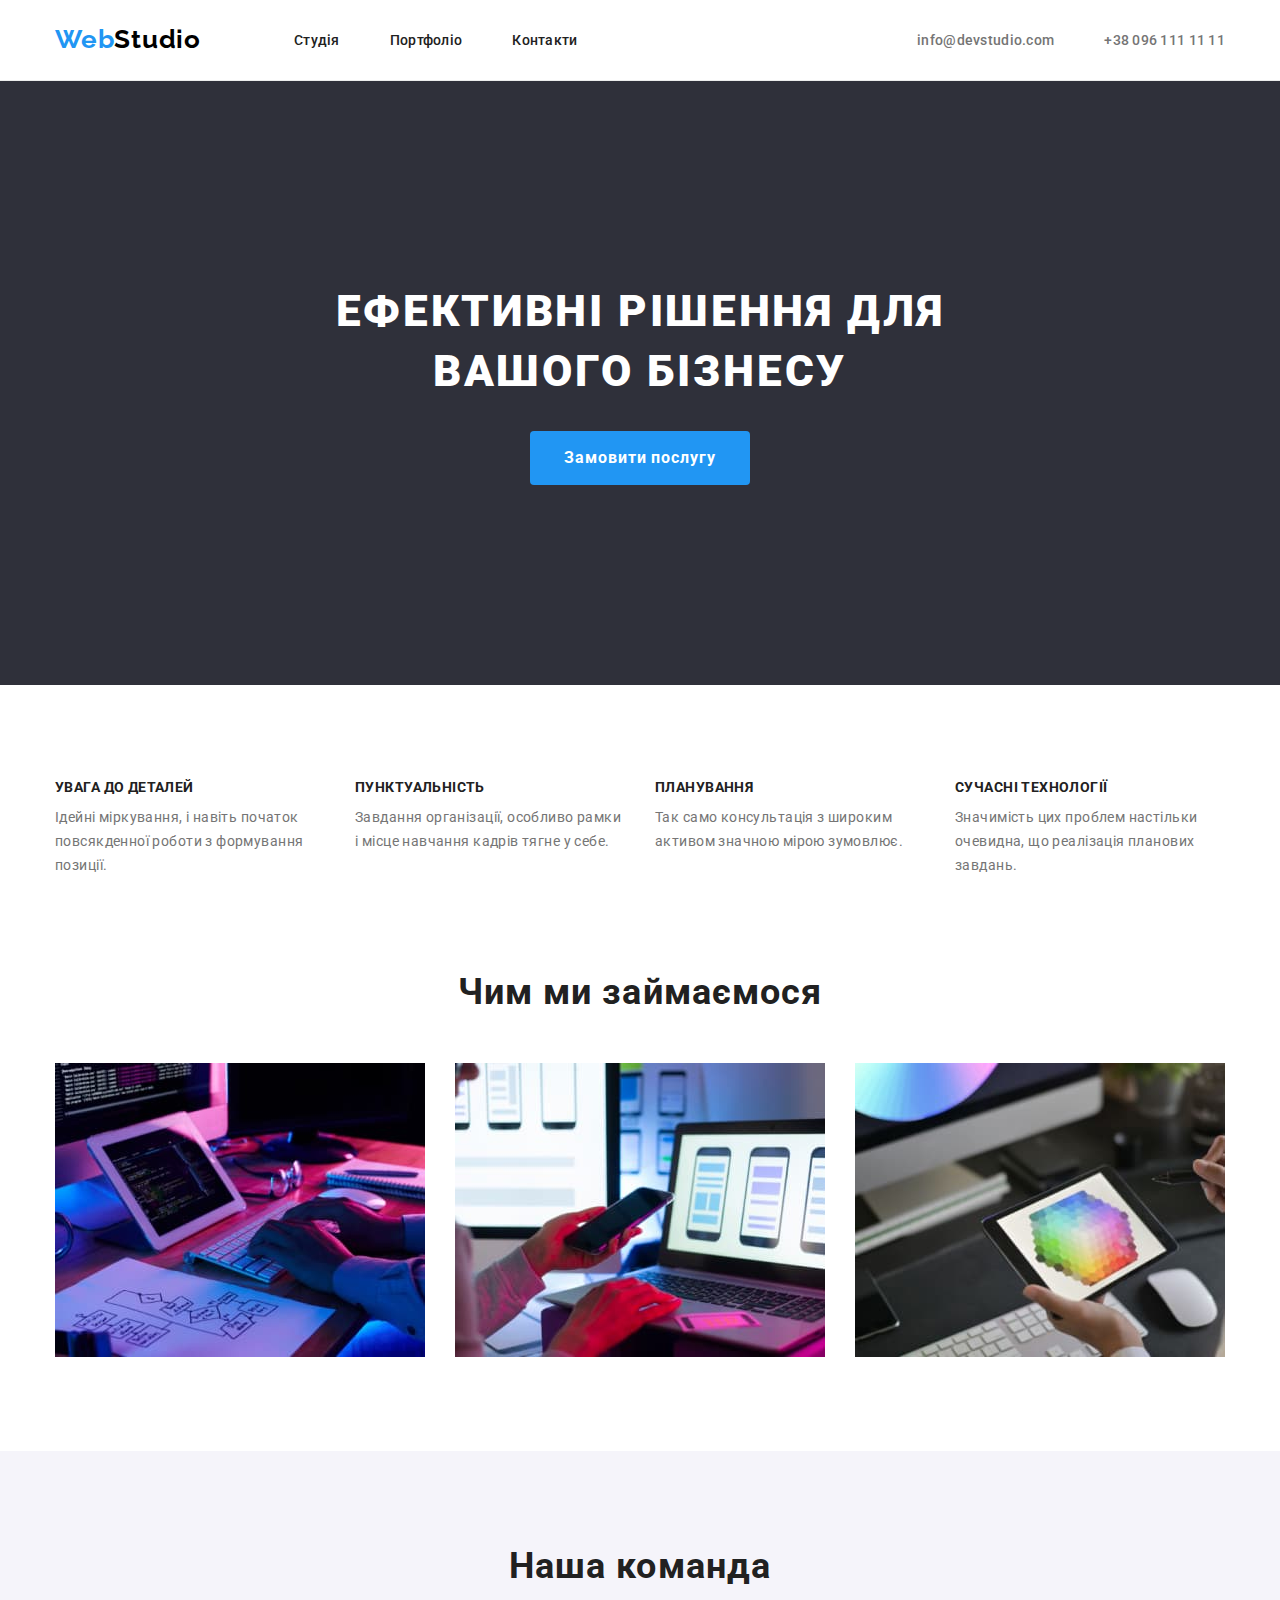
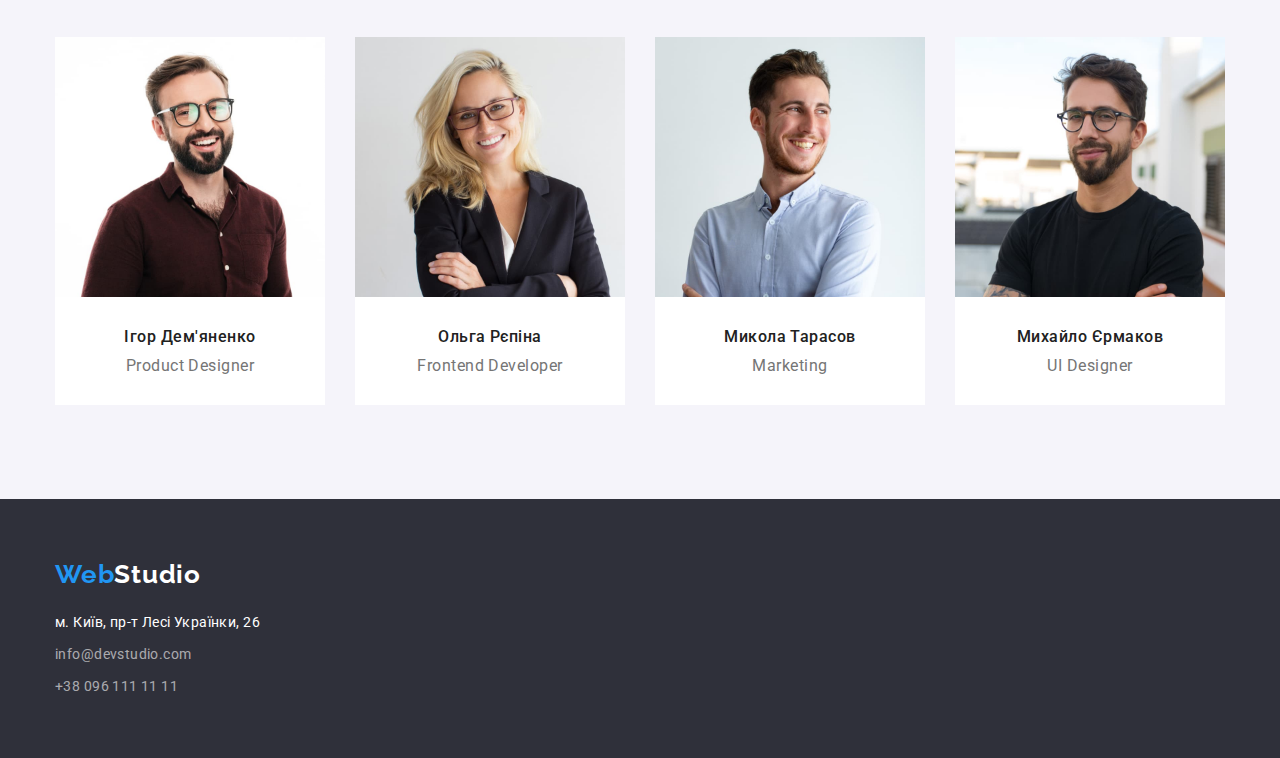
==== index.html @ 76a3955d "start" ====
<!DOCTYPE html>
<html lang="uk">
  <head>
    <meta charset="UTF-8" />
    <meta http-equiv="X-UA-Compatible" content="IE=edge" />
    <meta name="viewport" content="width=device-width, initial-scale=1.0" />
    <title>Webstudio</title>
    <link
      rel="stylesheet"
      href="https://cdnjs.cloudflare.com/ajax/libs/modern-normalize/1.1.0/modern-normalize.css"
    />
    <link rel="preconnect" href="https://fonts.googleapis.com" />
    <link rel="preconnect" href="https://fonts.gstatic.com" crossorigin />
    <link
      href="https://fonts.googleapis.com/css2?family=Raleway:wght@700&family=Roboto:wght@400;500;700;900&display=swap"
      rel="stylesheet"
    />
    <link rel="stylesheet" href="./css/style.css" />
  </head>
  <body>
    <!-- HEADER -->
    <header>
      <div class="container">
        <a class="logo link" href="./index.html"
          >Web<span class="color-header">Studio</span></a
        >
        <nav class="header-nav">
          <ul class="list-item list">
            <li class="item">
              <a class="header-list-item link accent" href="./index.html"
                >Студія</a
              >
            </li>
            <li class="item">
              <a class="header-list-item link" href="./portfolio.html"
                >Портфоліо</a
              >
            </li>
            <li class="item">
              <a class="header-list-item link" href="#">Контакти</a>
            </li>
          </ul>
        </nav>
        <ul class="list-contact list">
          <li class="item">
            <a class="header-mail link" href="mailto:info@devstudio.com"
              >info@devstudio.com</a
            >
          </li>
          <li class="item">
            <a class="header-tel link" href="tel:+380961111111"
              >+38 096 111 11 11</a
            >
          </li>
        </ul>
      </div>
    </header>
    <main>
      <!-- START -->
      <section class="start">
        <div class="container">
          <h1 class="start-title">Ефективні рішення для вашого бізнесу</h1>
          <button class="start-button button" type="button">
            Замовити послугу
          </button>
        </div>
      </section>
      <!-- FEATURES -->
      <section class="features">
        <div class="container">
          <h2 class="visually-hidden">Features</h2>

          <ul class="list">
            <li class="text">
              <h3 class="feature-titles">УВАГА ДО ДЕТАЛЕЙ</h3>
              <p class="fearture-after-title">
                Ідейні міркування, і навіть початок повсякденної роботи з
                формування позиції.
              </p>
            </li>

            <li class="text">
              <h3 class="feature-titles">ПУНКТУАЛЬНІСТЬ</h3>
              <p class="fearture-after-title">
                Завдання організації, особливо рамки і місце навчання кадрів
                тягне у себе.
              </p>
            </li>

            <li class="text">
              <h3 class="feature-titles">ПЛАНУВАННЯ</h3>
              <p class="fearture-after-title">
                Так само консультація з широким активом значною мірою зумовлює.
              </p>
            </li>

            <li class="text">
              <h3 class="feature-titles">СУЧАСНІ ТЕХНОЛОГІЇ</h3>
              <p class="fearture-after-title">
                Значимість цих проблем настільки очевидна, що реалізація
                планових завдань.
              </p>
            </li>
          </ul>
        </div>
      </section>
      <!-- ABOUT -->
      <section class="about">
        <div class="container">
          <h2 class="about-title">Чим ми займаємося</h2>
          <ul class="list">
            <li class="about-img">
              <img
                src="./images/squoosh/boxone.jpg"
                alt="Робота1"
                width="370"
              />
            </li>
            <li class="about-img">
              <img
                src="./images/squoosh/boxtwo.jpg"
                alt="Робота2"
                width="370"
              />
            </li>
            <li class="about-img">
              <img
                src="./images/squoosh/boxthree.jpg"
                alt="Робота3"
                width="370"
              />
            </li>
          </ul>
        </div>
      </section>
      <!-- TEAM -->
      <section class="team">
        <div class="container">
          <h2 class="team-main-title">Наша команда</h2>
          <ul class="list">
            <li class="team-iteam">
              <img
                src="./images/squoosh/igor.jpg"
                alt="Product Designer"
                width="270"
              />
              <div class="team-text">
                <h3 class="team-title">Ігор Дем'яненко</h3>
                <p class="after-title">Product Designer</p>
              </div>
            </li>
            <li class="team-iteam">
              <img
                src="./images/squoosh/olga.jpg"
                alt="Frontend Developer"
                width="270"
              />
              <div class="team-text">
                <h3 class="team-title">Ольга Рєпіна</h3>
                <p class="after-title">Frontend Developer</p>
              </div>
            </li>
            <li class="team-iteam">
              <img
                src="./images/squoosh/kolia.jpg"
                alt="Marketing"
                width="270"
              />
              <div class="team-text">
                <h3 class="team-title">Микола Тарасов</h3>
                <p class="after-title">Marketing</p>
              </div>
            </li>
            <li class="team-iteam">
              <img
                src="./images/squoosh/misha.jpg"
                alt="UI Designer"
                width="270"
              />
              <div class="team-text">
                <h3 class="team-title">Михайло Єрмаков</h3>
                <p class="after-title">UI Designer</p>
              </div>
            </li>
          </ul>
        </div>
      </section>
    </main>
    <!-- FOOTER -->
    <footer>
      <div class="container">
        <a class="logo link" href="/"
          >Web<span class="color-footer">Studio</span></a
        >
        <address class="address">
          <ul class="list">
            <li class="items">
              <a
                class="footer-address link footer-color"
                href="https://goo.gl/maps/bSSHPCnqy66o2TcW6"
                target="_blank"
                rel="noopenner nofollow noreferrer"
                >м. Київ, пр-т Лесі Українки, 26</a
              >
            </li>
            <li class="items">
              <a
                class="footer-mail link footer-color"
                href="mailto:info@devstudio.com"
                >info@devstudio.com</a
              >
            </li>
            <li class="items">
              <a class="footer-tel link footer-color" href="tel:+380961111111"
                >+38 096 111 11 11</a
              >
            </li>
          </ul>
        </address>
      </div>
    </footer>
  </body>
</html>
---- css/style.css ----
/*General styles*/
:root {
  --main-color: #212121;
  --second-color: #757575;
  --accent-color: #2196f3;
  --third-color: #ffffff;
  --contact-color: rgba(255, 255, 255, 0.6);
  --black-color: #000000;
  --accent-btn-color: #188ce8;
  --footer-color: #2f303a;
  --background-color: #f5f4fa;
}
body {
  font-family: "Roboto", "Raleway", "Tahoma", san-serif;
  background-color: var(--third-color);
  color: var(--main-color);
  font-size: 14px;
}
h1,
h2,
h3,
p,
ul {
  margin: 0;
  padding: 0;
}
.container {
  width: 1200px;
  margin-left: auto;
  margin-right: auto;
  padding-left: 15px;
  padding-right: 15px;
}
.link {
  text-decoration: none;
}
.list {
  list-style: none;
}
.logo {
  font-family: "Raleway", sans-serif;
  font-weight: 700;
  font-size: 26px;
  line-height: calc(31 / 26);
  letter-spacing: 0.03em;
  color: var(--accent-color);
}
.color-header {
  color: var(--black-color);
}
.color-footer {
  color: var(--third-color);
}
.button {
  display: inline-block;
  border-color: transparent;

  cursor: pointer;
  font-family: inherit;
}
.visually-hidden {
  position: absolute;
  width: 1px;
  height: 1px;
  margin: -1px;
  border: 0;
  padding: 0;
  white-space: nowrap;
  clip-path: inset(100%);
  clip: rect(0 0 0 0);
  overflow: hidden;
}
img {
  display: block;
  width: 100%;
  height: auto;
}
/*Header styles*/

header {
  border-bottom: 1px solid #ececec;
}

header .container {
  display: flex;
  align-items: center;
}
.list-item {
  display: flex;
  padding-top: 32px;
  padding-bottom: 32px;
}

.list-contact {
  display: flex;
  margin-left: auto;
}
.header-list-item {
  font-weight: 500;
  line-height: calc(16 / 14);
  letter-spacing: 0.02em;
  font-family: inherit;
  color: inherit;
}
.list-item .item:not(:last-child) {
  margin-right: 50px;
}

.header-list-item:hover,
.header-list-item:focus {
  color: var(--accent-color);
}
header .logo {
  margin-right: 93px;
  padding-top: 24px;
  padding-bottom: 25px;
}

.list-contact .item:not(:last-child) {
  margin-right: 50px;
}
.header-mail {
  font-weight: 500;
  line-height: calc(16 / 14);
  letter-spacing: 0.02em;
  color: var(--second-color);
}
.header-mail:hover,
.header-mail:focus {
  color: var(--accent-color);
}
.header-tel {
  font-weight: 500;
  line-height: calc(16 / 14);
  letter-spacing: 0.02em;
  color: var(--second-color);
}
.header-tel:hover,
.header-tel:focus {
  color: var(--accent-color);
}
.accent:visited {
  color: var(--accent-color);
}

/*Start styles*/
.start {
  padding-top: 200px;
  padding-bottom: 200px;
  text-align: center;
  background-color: var(--footer-color);
}
.start-title {
  max-width: 696px;
  margin: 0 auto 30px;

  font-weight: 900;
  font-size: 44px;
  line-height: calc(60 / 44);
  letter-spacing: 0.06em;
  text-transform: uppercase;
  color: var(--third-color);
}
.start-button {
  margin: 0 auto;
  padding: 10px 32px;

  font-weight: 700;
  font-size: 16px;
  line-height: calc(30 / 16);
  display: flex;
  align-items: center;
  text-align: center;
  letter-spacing: 0.06em;
  color: var(--third-color);
  background: var(--accent-color);
  border-radius: 4px;
}
.start-button:hover,
.start-button:focus {
  background-color: var(--accent-btn-color);
}

/*Feature styles*/
.features .container {
  display: flex;
}
.features {
  padding-top: 94px;
  padding-bottom: 94px;
}
.features .list {
  display: flex;
  flex-wrap: wrap;
  gap: 30px;
}
.list .text {
  flex-basis: calc((100% - 90px) / 4);
}

.feature-titles {
  margin-bottom: 10px;
  font-size: 14px;
  line-height: calc(16 / 14);
  letter-spacing: 0.03em;
  text-transform: uppercase;
}
.fearture-after-title {
  line-height: calc(24 / 14);
  letter-spacing: 0.03em;
  color: var(--second-color);
}

/*About styles*/
.about {
  padding-bottom: 94px;
}
.about-title {
  margin-bottom: 50px;
  font-size: 36px;
  line-height: calc(42 / 36);
  text-align: center;
  letter-spacing: 0.03em;
}
.about .list {
  display: flex;
  gap: 30px;
}

.about .list .about-img {
  flex-basis: calc((100%-60px) / 3);
}

/* Team styles*/
.team {
  padding-top: 94px;
  padding-bottom: 94px;
  background-color: var(--background-color);
}
.team .list {
  display: flex;
  gap: 30px;
}
.team-text {
  padding-top: 30px;
  padding-bottom: 30px;
}
.team-iteam {
  flex-basis: calc((100%-90px) / 4);
  background-color: var(--third-color);
}
.team-main-title {
  margin-bottom: 50px;
  font-size: 36px;
  line-height: calc(42 / 36);
  text-align: center;
  letter-spacing: 0.03em;
}
.team-title {
  margin-bottom: 10px;

  font-weight: 500;
  font-size: 16px;
  line-height: calc(19 / 16);
  text-align: center;
  letter-spacing: 0.03em;
}
.after-title {
  font-size: 16px;
  line-height: calc(19 / 16);
  text-align: center;
  letter-spacing: 0.03em;
  color: var(--second-color);
}

/*Footer styles*/
footer {
  background-color: var(--footer-color);
  padding-top: 60px;
  padding-bottom: 60px;
}
footer .logo {
  display: inline-block;
  margin-bottom: 20px;
}
footer .list .items:not(:last-child) {
  margin-bottom: 8px;
}
.footer-address {
  display: inline-block;
  line-height: calc(24 / 14);
  letter-spacing: 0.03em;
  color: var(--third-color);
}
.footer-mail {
  line-height: calc(24 / 14);
  letter-spacing: 0.03em;
  color: var(--contact-color);
}
.footer-tel {
  display: inline-block;
  line-height: calc(24 / 14);
  letter-spacing: 0.03em;
  color: var(--contact-color);
}
.address {
  font-style: normal;
}
.footer-color:hover,
.footer-color:focus {
  color: var(--accent-color);
}

/*PORTFOLIO*/
.portfolio-button {
  padding-top: 94px;
  padding-bottom: 94px;
}
.portfolio-link {
  color: inherit;
  font-family: inherit;
}

.portfolio-list {
  display: flex;
  justify-content: center;
  margin: 0 auto 50px;
}
.portfolio-list .item {
  margin-right: 8px;
}
.portfolio-main-list {
  display: flex;
  flex-wrap: wrap;
  gap: 30px;
  box-sizing: content-box;
}
.main-items {
  background-color: #fff;
  border: 1px solid #eeeeee;
  flex-basis: calc(100% / 3 - 30px);
}
.portfolio-title {
  font-size: 18px;
  line-height: calc(18 / 14);
  letter-spacing: 0.06em;
}

.portfolio-after-title {
  font-size: 16px;
  line-height: calc(30 / 14);
  letter-spacing: 0.03em;
  color: var(--second-color);
}
.portfolio-text {
  padding: 20px 0 20px 24px;
}
.portfolio-btn {
  padding: 6px 22px;
  align-items: center;
  text-align: center;

  font-weight: 500;
  font-size: 16px;
  line-height: calc(26 / 16);
  border-radius: 4px;
}

.portfolio-btn:hover,
.portfolio-btn:focus {
  color: var(--third-color);
  background: var(--accent-color);
}
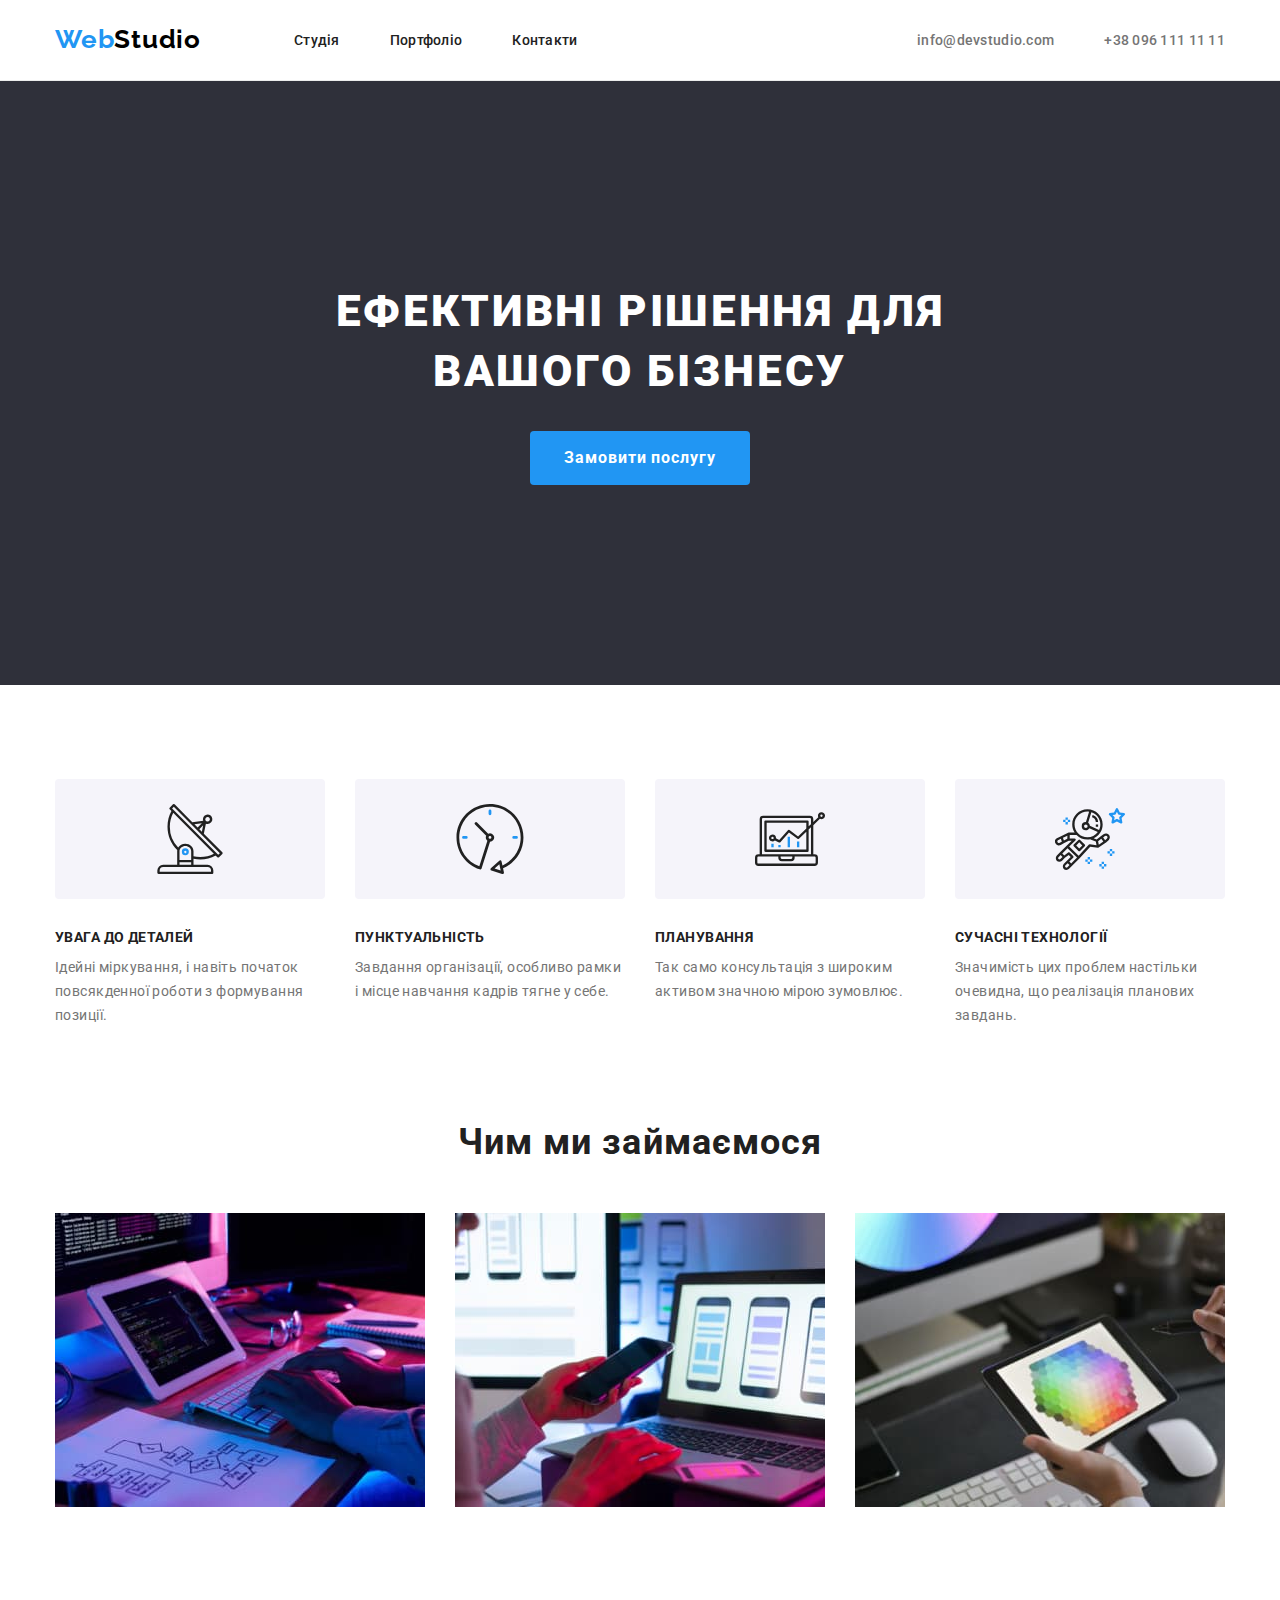
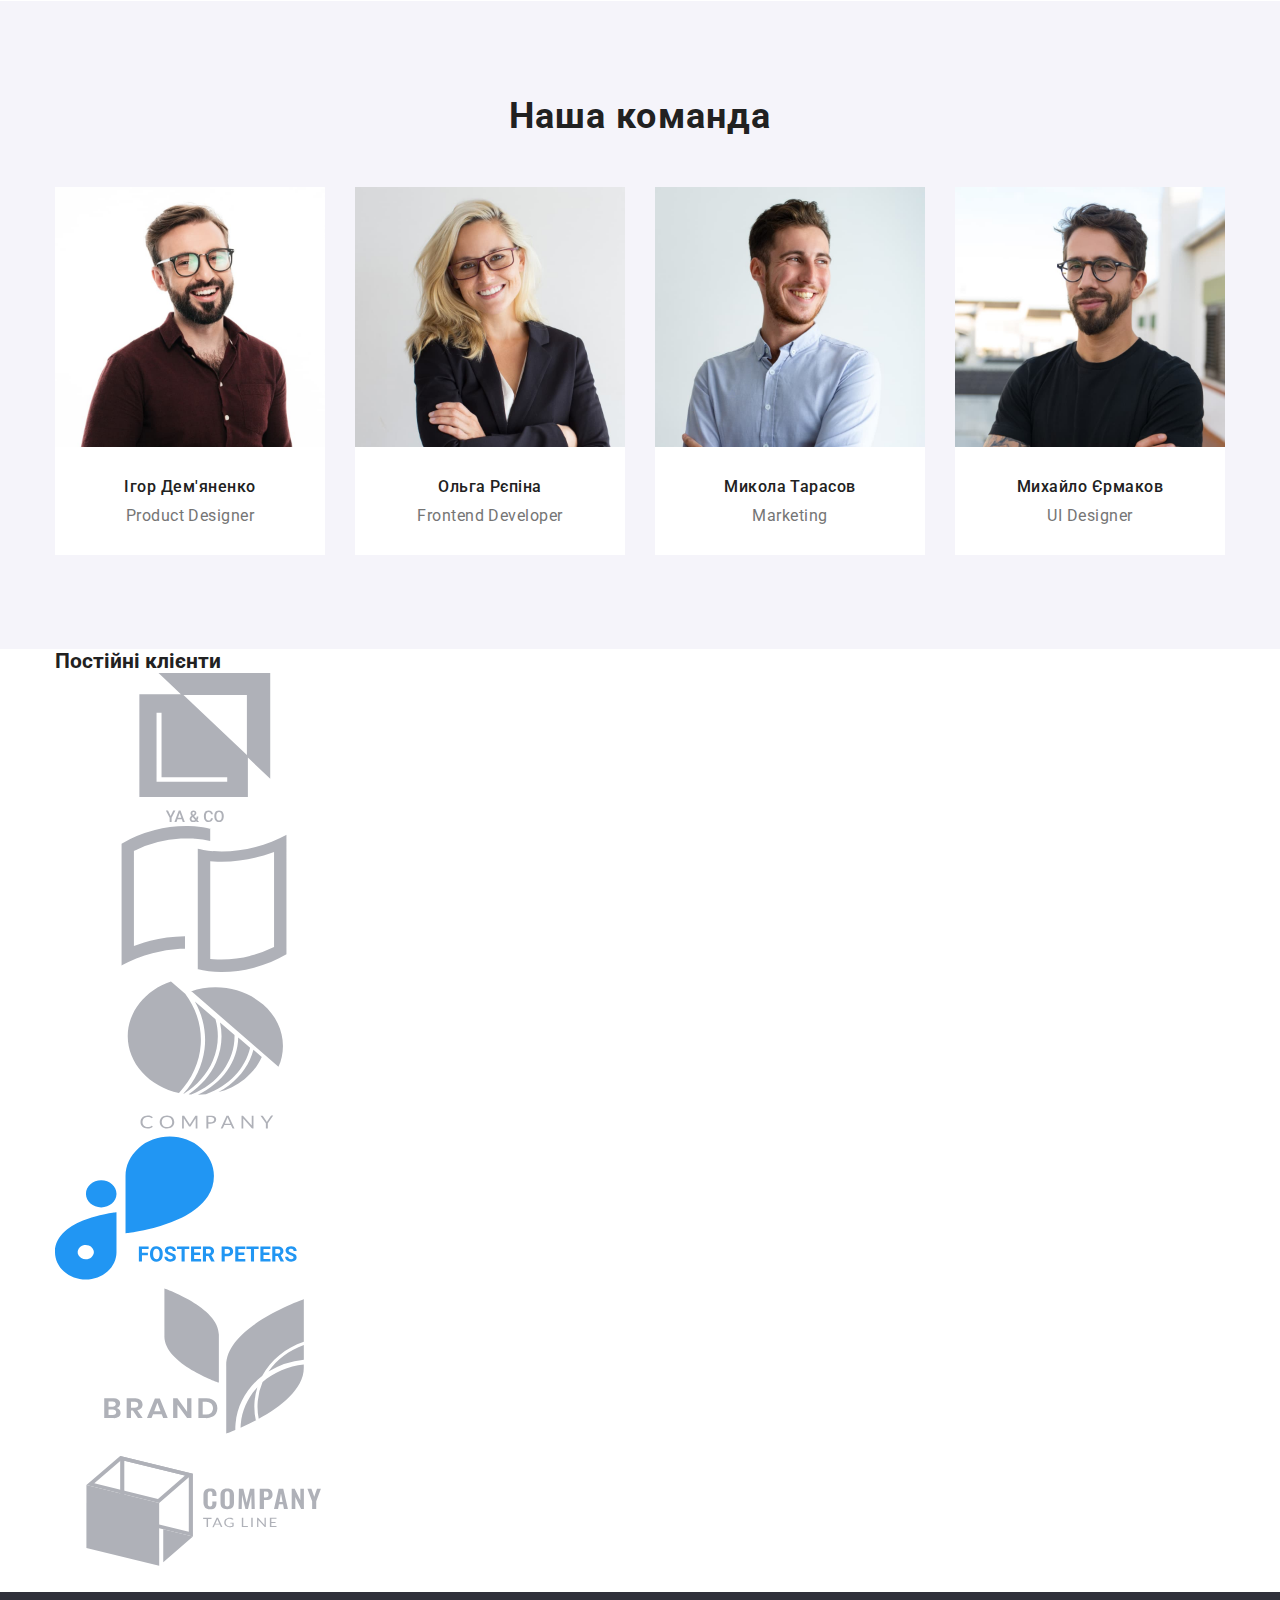
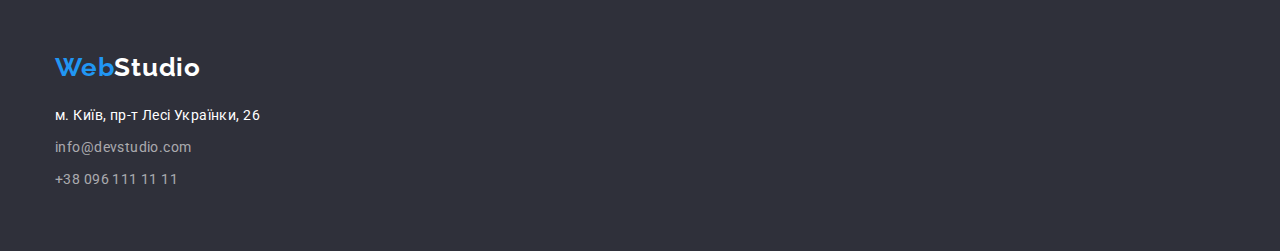
==== commit 5321b905: "2022-11-01" ====
--- a/index.html
+++ b/index.html
@@ -72,6 +72,12 @@
 
           <ul class="list">
             <li class="text">
+              <div class="icons-container">
+                <svg class="feature-icons">
+                  <use href="./images/icons/icons.svg#icon-antenna"></use>
+                </svg>
+              </div>
+
               <h3 class="feature-titles">УВАГА ДО ДЕТАЛЕЙ</h3>
               <p class="fearture-after-title">
                 Ідейні міркування, і навіть початок повсякденної роботи з
@@ -80,6 +86,11 @@
             </li>
 
             <li class="text">
+              <div class="icons-container">
+                <svg class="feature-icons">
+                  <use href="./images/icons/icons.svg#icon-clock"></use>
+                </svg>
+              </div>
               <h3 class="feature-titles">ПУНКТУАЛЬНІСТЬ</h3>
               <p class="fearture-after-title">
                 Завдання організації, особливо рамки і місце навчання кадрів
@@ -88,6 +99,11 @@
             </li>
 
             <li class="text">
+              <div class="icons-container">
+                <svg class="feature-icons">
+                  <use href="./images/icons/icons.svg#icon-diagram"></use>
+                </svg>
+              </div>
               <h3 class="feature-titles">ПЛАНУВАННЯ</h3>
               <p class="fearture-after-title">
                 Так само консультація з широким активом значною мірою зумовлює.
@@ -95,6 +111,11 @@
             </li>
 
             <li class="text">
+              <div class="icons-container">
+                <svg class="feature-icons">
+                  <use href="./images/icons/icons.svg#icon-astronaut"></use>
+                </svg>
+              </div>
               <h3 class="feature-titles">СУЧАСНІ ТЕХНОЛОГІЇ</h3>
               <p class="fearture-after-title">
                 Значимість цих проблем настільки очевидна, що реалізація
@@ -182,6 +203,46 @@
                 <p class="after-title">UI Designer</p>
               </div>
             </li>
+          </ul>
+        </div>
+      </section>
+      <!-- CLIENTS -->
+      <section class="clients">
+        <div class="container">
+          <h2 class="clients-title">Постійні клієнти</h2>
+          <ul class="list">
+            <li>
+              <a class="link" href="#"
+                ><svg>
+                  <use href="./images/icons/icons.svg#icon-yaco"></use>
+                </svg>
+              </a>
+            </li>
+            <li><a class="link" href="#"
+                ><svg>
+                  <use href="./images/icons/icons.svg#icon-union"></use>
+                </svg>
+              </a></a></li>
+            <li><a class="link" href="#"
+                ><svg>
+                  <use href="./images/icons/icons.svg#icon-company"></use>
+                </svg>
+              </a></li>
+            <li><a class="link" href="#"
+                ><svg>
+                  <use href="./images/icons/icons.svg#icon-foster"></use>
+                </svg>
+              </a></li>
+            <li><a class="link" href="#"
+                ><svg>
+                  <use href="./images/icons/icons.svg#icon-brand"></use>
+                </svg>
+              </a></li>
+            <li><a class="link" href="#"
+                ><svg>
+                  <use href="./images/icons/icons.svg#icon-tagline"></use>
+                </svg>
+              </a></li>
           </ul>
         </div>
       </section>
--- a/css/style.css
+++ b/css/style.css
@@ -197,6 +197,18 @@
 .list .text {
   flex-basis: calc((100% - 90px) / 4);
 }
+.icons-container {
+  padding: 25px 100px;
+  margin-bottom: 30px;
+  width: 270px;
+  height: 120px;
+  background: #f5f4fa;
+  border-radius: 4px;
+}
+.feature-icons {
+  width: 70px;
+  height: 70px;
+}
 
 .feature-titles {
   margin-bottom: 10px;
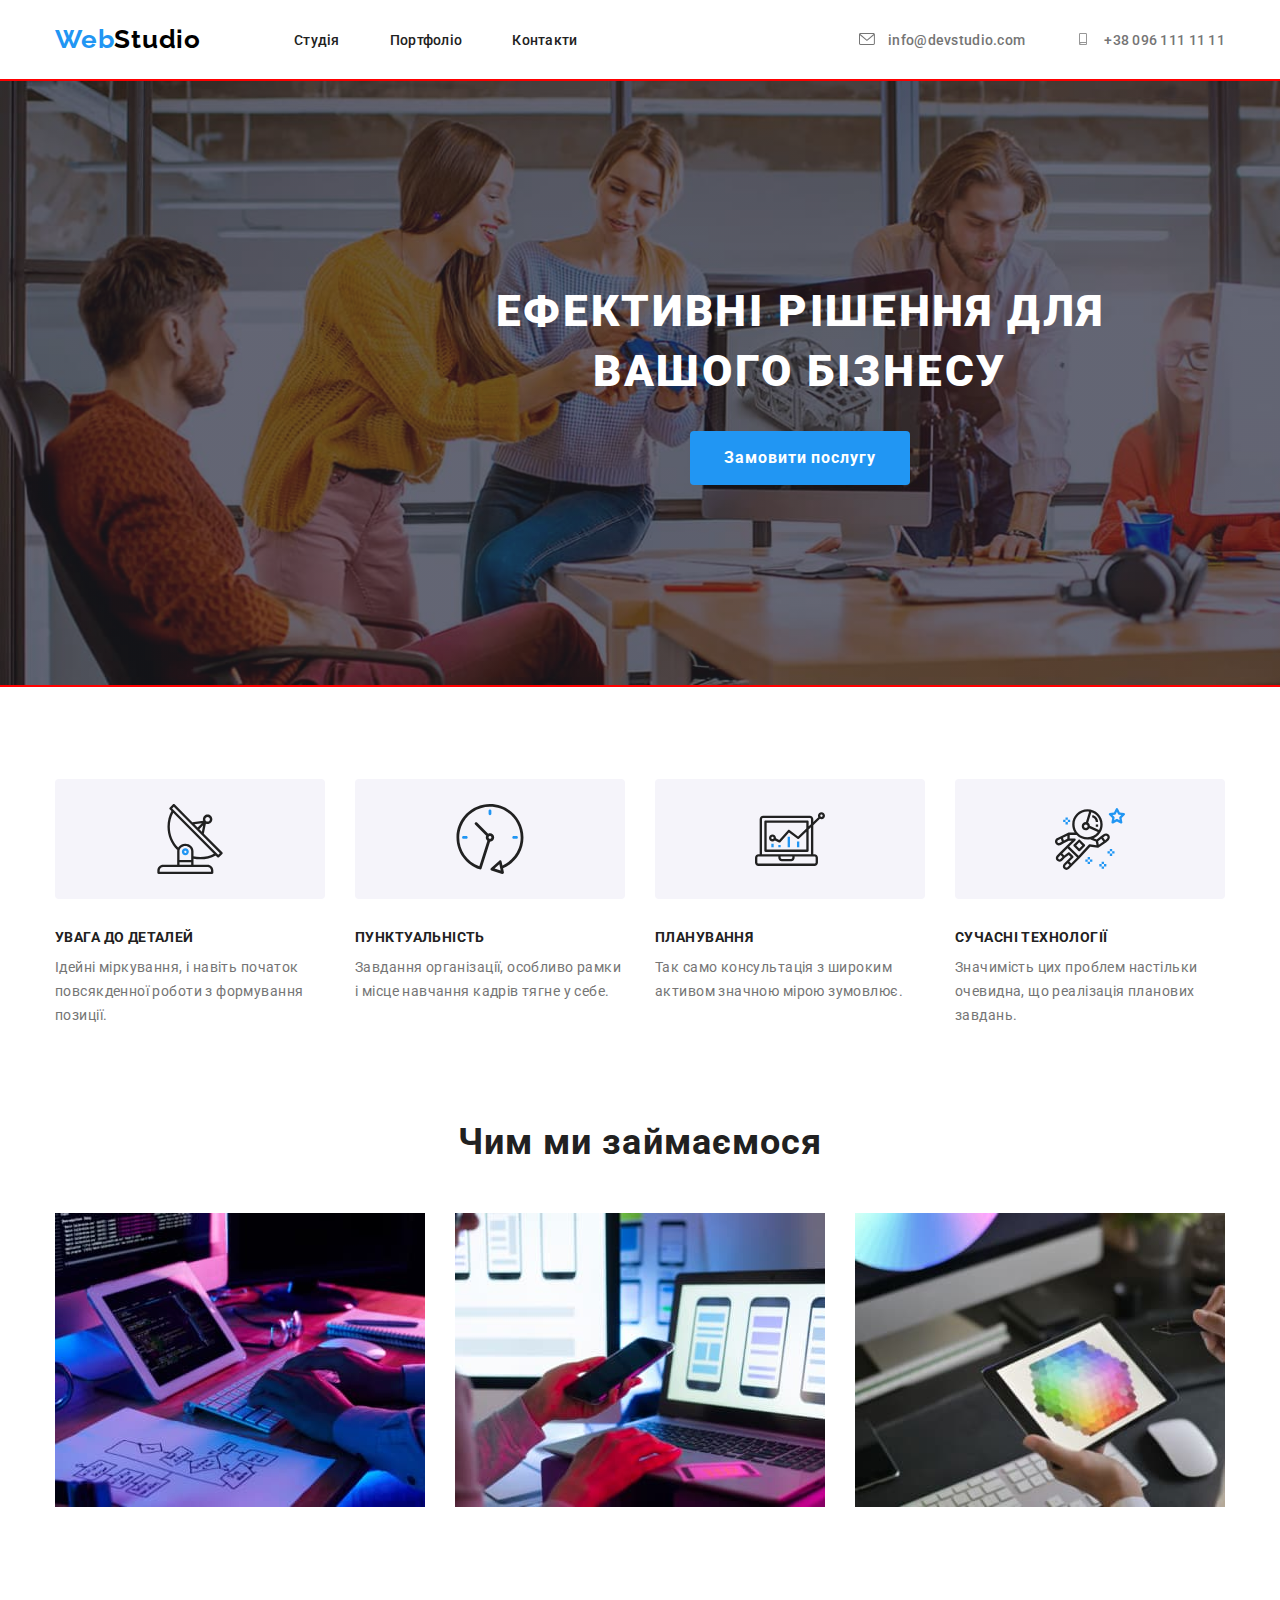
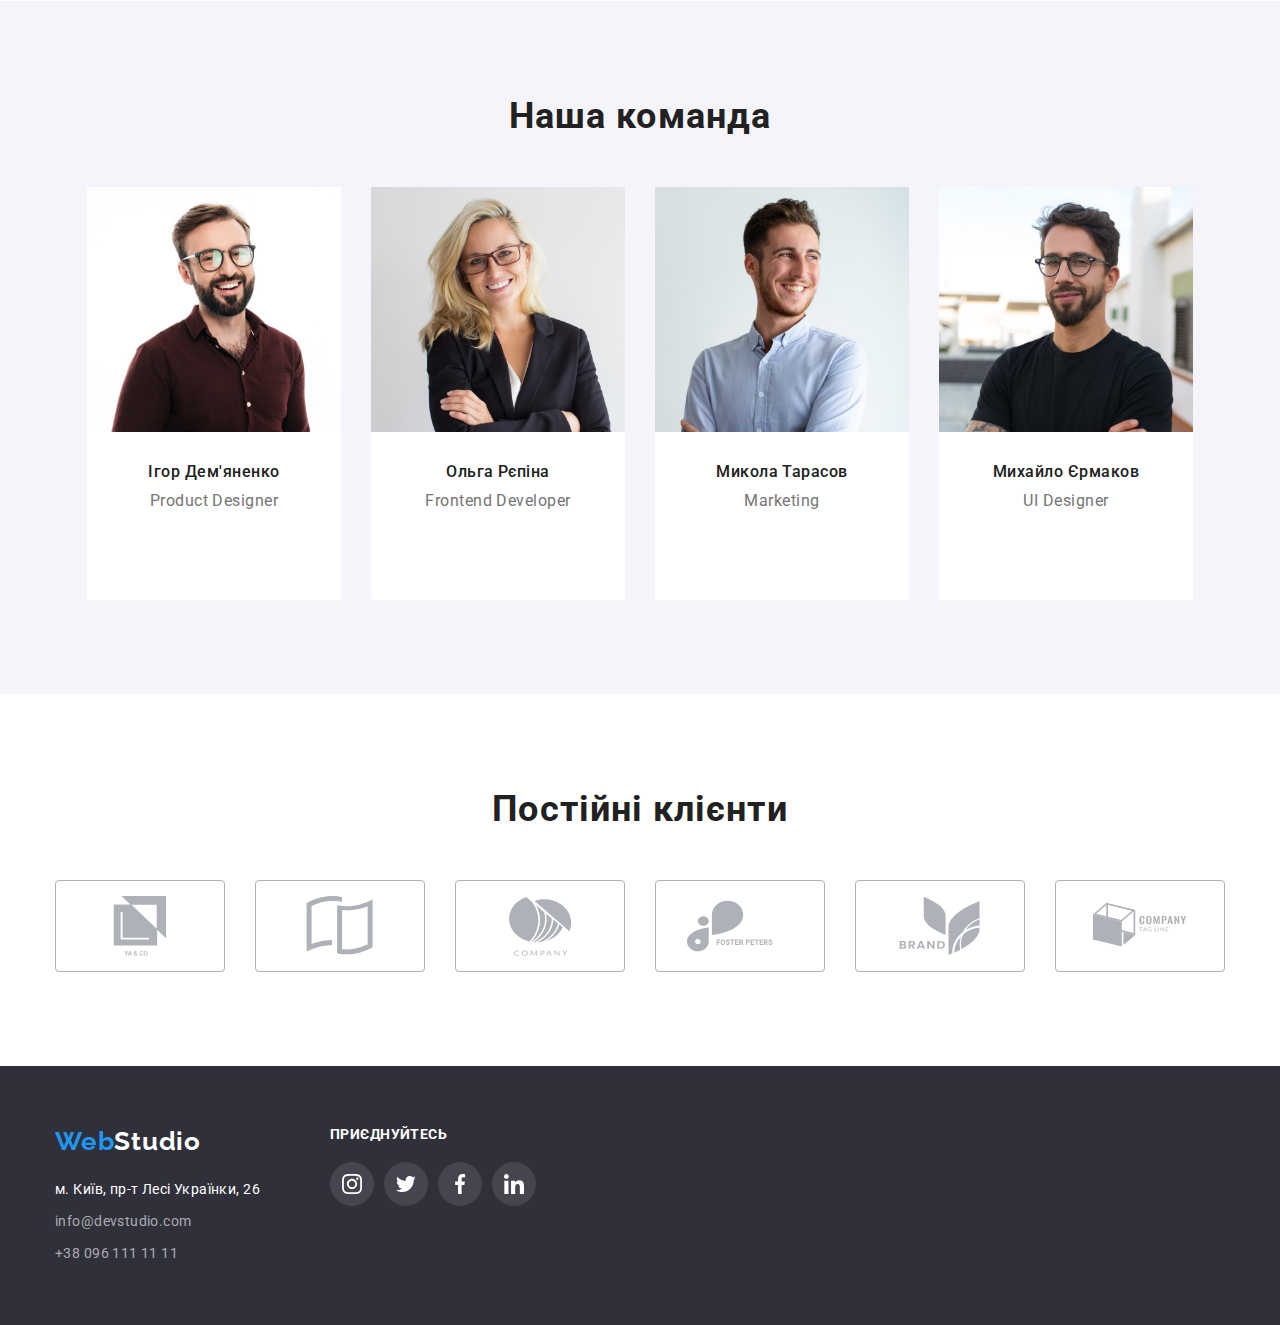
==== commit df11a796: "2022-11-04" ====
--- a/index.html
+++ b/index.html
@@ -43,11 +43,12 @@
         </nav>
         <ul class="list-contact list">
           <li class="item">
+            <span><svg width="16", height="12"><use href="../images/icons/icons.svg#icon-envelope"></use></svg></span>
             <a class="header-mail link" href="mailto:info@devstudio.com"
               >info@devstudio.com</a
             >
           </li>
-          <li class="item">
+          <li class="item"><span><svg width="16", height="12"><use href="../images/icons/icons.svg#icon-smartphone"></use></svg></span>
             <a class="header-tel link" href="tel:+380961111111"
               >+38 096 111 11 11</a
             >
@@ -73,7 +74,7 @@
           <ul class="list">
             <li class="text">
               <div class="icons-container">
-                <svg class="feature-icons">
+                <svg class="feature-icons" width="70" height="70">
                   <use href="./images/icons/icons.svg#icon-antenna"></use>
                 </svg>
               </div>
@@ -87,7 +88,7 @@
 
             <li class="text">
               <div class="icons-container">
-                <svg class="feature-icons">
+                <svg class="feature-icons" width="70" height="70">
                   <use href="./images/icons/icons.svg#icon-clock"></use>
                 </svg>
               </div>
@@ -100,7 +101,7 @@
 
             <li class="text">
               <div class="icons-container">
-                <svg class="feature-icons">
+                <svg class="feature-icons" width="70" height="70">
                   <use href="./images/icons/icons.svg#icon-diagram"></use>
                 </svg>
               </div>
@@ -112,7 +113,7 @@
 
             <li class="text">
               <div class="icons-container">
-                <svg class="feature-icons">
+                <svg class="feature-icons" width="70" height="70">
                   <use href="./images/icons/icons.svg#icon-astronaut"></use>
                 </svg>
               </div>
@@ -158,7 +159,7 @@
       <section class="team">
         <div class="container">
           <h2 class="team-main-title">Наша команда</h2>
-          <ul class="list">
+          <ul class="team-list list">
             <li class="team-iteam">
               <img
                 src="./images/squoosh/igor.jpg"
@@ -168,6 +169,28 @@
               <div class="team-text">
                 <h3 class="team-title">Ігор Дем'яненко</h3>
                 <p class="after-title">Product Designer</p>
+                <ul class="social-icons list">
+                <li class="social-item"><a class="social-link link" href="#">
+                  <svg class="icons-svg" width="20", height="20">
+<use href="/images/icons/icons.svg#icon-instagram"></use>
+                  </svg>
+                </a></li>
+                <li class="social-item"><a class="social-link link" href="#">
+                  <svg class="icons-svg" width="20", height="20">
+<use href="/images/icons/icons.svg#icon-twitter"></use>
+                  </svg>
+                </a></li>
+                <li class="social-item"><a class="social-link link" href="#">
+                  <svg class="icons-svg" width="20", height="20">
+<use href="/images/icons/icons.svg#icon-facebook"></use>
+                  </svg>
+                </a></li>
+                <li class="social-item"><a class="social-link link" href="#">
+                  <svg class="icons-svg" width="20", height="20">
+<use href="/images/icons/icons.svg#icon-linkedin"></use>
+                  </svg>
+                </a></li>
+              </ul>
               </div>
             </li>
             <li class="team-iteam">
@@ -179,6 +202,28 @@
               <div class="team-text">
                 <h3 class="team-title">Ольга Рєпіна</h3>
                 <p class="after-title">Frontend Developer</p>
+                <ul class="social-icons list">
+                <li class="social-item"><a class="social-link link" href="#">
+                  <svg class="icons-svg" width="20", height="20">
+<use href="/images/icons/icons.svg#icon-instagram"></use>
+                  </svg>
+                </a></li>
+                <li class="social-item"><a class="social-link link" href="#">
+                  <svg class="icons-svg" width="20", height="20">
+<use href="/images/icons/icons.svg#icon-twitter"></use>
+                  </svg>
+                </a></li>
+                <li class="social-item"><a class="social-link link" href="#">
+                  <svg class="icons-svg" width="20", height="20">
+<use href="/images/icons/icons.svg#icon-facebook"></use>
+                  </svg>
+                </a></li>
+                <li class="social-item"><a class="social-link link" href="#">
+                  <svg class="icons-svg" width="20", height="20">
+<use href="/images/icons/icons.svg#icon-linkedin"></use>
+                  </svg>
+                </a></li>
+              </ul>
               </div>
             </li>
             <li class="team-iteam">
@@ -190,6 +235,28 @@
               <div class="team-text">
                 <h3 class="team-title">Микола Тарасов</h3>
                 <p class="after-title">Marketing</p>
+                <ul class="social-icons list">
+                <li class="social-item"><a class="social-link link" href="#">
+                  <svg class="icons-svg" width="20", height="20">
+<use href="/images/icons/icons.svg#icon-instagram"></use>
+                  </svg>
+                </a></li>
+                <li class="social-item"><a class="social-link link" href="#">
+                  <svg class="icons-svg" width="20", height="20">
+<use href="/images/icons/icons.svg#icon-twitter"></use>
+                  </svg>
+                </a></li>
+                <li class="social-item"><a class="social-link link" href="#">
+                  <svg class="icons-svg" width="20", height="20">
+<use href="/images/icons/icons.svg#icon-facebook"></use>
+                  </svg>
+                </a></li>
+                <li class="social-item"><a class="social-link link" href="#">
+                  <svg class="icons-svg" width="20", height="20">
+<use href="/images/icons/icons.svg#icon-linkedin"></use>
+                  </svg>
+                </a></li>
+              </ul>
               </div>
             </li>
             <li class="team-iteam">
@@ -201,6 +268,28 @@
               <div class="team-text">
                 <h3 class="team-title">Михайло Єрмаков</h3>
                 <p class="after-title">UI Designer</p>
+                <ul class="social-icons list">
+                <li class="social-item"><a class="social-link link" href="#">
+                  <svg class="icons-svg" width="20", height="20">
+<use href="/images/icons/icons.svg#icon-instagram"></use>
+                  </svg>
+                </a></li>
+                <li class="social-item"><a class="social-link link" href="#">
+                  <svg class="icons-svg" width="20", height="20">
+<use href="/images/icons/icons.svg#icon-twitter"></use>
+                  </svg>
+                </a></li>
+                <li class="social-item"><a class="social-link link" href="#">
+                  <svg class="icons-svg" width="20", height="20">
+<use href="/images/icons/icons.svg#icon-facebook"></use>
+                  </svg>
+                </a></li>
+                <li class="social-item"><a class="social-link link" href="#">
+                  <svg class="icons-svg" width="20", height="20">
+<use href="/images/icons/icons.svg#icon-linkedin"></use>
+                  </svg>
+                </a></li>
+              </ul>
               </div>
             </li>
           </ul>
@@ -210,46 +299,50 @@
       <section class="clients">
         <div class="container">
           <h2 class="clients-title">Постійні клієнти</h2>
+          <nav class="clients-nav">
           <ul class="list">
-            <li>
-              <a class="link" href="#"
-                ><svg>
+            <li class="clients-items">
+              <a class="link-nav link" href="#"
+                ><svg class="clients-svg " width="106", height="60">
                   <use href="./images/icons/icons.svg#icon-yaco"></use>
                 </svg>
               </a>
             </li>
-            <li><a class="link" href="#"
-                ><svg>
+            <li class="clients-items"><a class="link-nav link" href="#"
+                ><svg class="clients-svg " width="106", height="60">
                   <use href="./images/icons/icons.svg#icon-union"></use>
                 </svg>
               </a></a></li>
-            <li><a class="link" href="#"
-                ><svg>
+            <li class="clients-items"><a class="link-nav link" href="#"
+                ><svg class="clients-svg " width="106", height="60">
                   <use href="./images/icons/icons.svg#icon-company"></use>
                 </svg>
               </a></li>
-            <li><a class="link" href="#"
-                ><svg>
+            <li class="clients-items"><a class="link-nav link" href="#"
+                ><svg class="clients-svg " width="106", height="60">
                   <use href="./images/icons/icons.svg#icon-foster"></use>
                 </svg>
               </a></li>
-            <li><a class="link" href="#"
-                ><svg>
+            <li class="clients-items"><a class="link-nav link" href="#"
+                ><svg class="clients-svg " width="106", height="60">
                   <use href="./images/icons/icons.svg#icon-brand"></use>
                 </svg>
               </a></li>
-            <li><a class="link" href="#"
-                ><svg>
+            <li class="clients-items"><a class="link-nav link" href="#"
+                ><svg class="clients-svg " width="106", height="60">
                   <use href="./images/icons/icons.svg#icon-tagline"></use>
                 </svg>
               </a></li>
           </ul>
+          </nav>
+
         </div>
       </section>
     </main>
     <!-- FOOTER -->
     <footer>
       <div class="container">
+<div class="footer-container">
         <a class="logo link" href="/"
           >Web<span class="color-footer">Studio</span></a
         >
@@ -278,7 +371,35 @@
             </li>
           </ul>
         </address>
+        </div>
+        <div class="footer-socials">
+                <h2 class="footer-title">приєднуйтесь</h3>
+                 <ul class="footer-icons list">
+                <li class="footer-item"><a class="footer-link link" href="#">
+                  <svg class="icons-svg" width="20", height="20">
+<use href="/images/icons/icons.svg#icon-instagram"></use>
+                  </svg>
+                </a></li>
+                <li class="footer-item"><a class="footer-link link" href="#">
+                  <svg class="icons-svg" width="20", height="20">
+<use href="/images/icons/icons.svg#icon-twitter"></use>
+                  </svg>
+                </a></li>
+                <li class="footer-item"><a class="footer-link link" href="#">
+                  <svg class="icons-svg" width="20", height="20">
+<use href="/images/icons/icons.svg#icon-facebook"></use>
+                  </svg>
+                </a></li>
+                <li class="footer-item"><a class="footer-link link" href="#">
+                  <svg class="icons-svg" width="20", height="20">
+<use href="/images/icons/icons.svg#icon-linkedin"></use>
+                  </svg>
+                </a></li>
+              </ul>
+              </div>
       </div>
+      
+      
     </footer>
   </body>
 </html>
--- a/css/style.css
+++ b/css/style.css
@@ -9,6 +9,7 @@
   --accent-btn-color: #188ce8;
   --footer-color: #2f303a;
   --background-color: #f5f4fa;
+  --icon-color: #afb1b8;
 }
 body {
   font-family: "Roboto", "Raleway", "Tahoma", san-serif;
@@ -129,6 +130,13 @@
 .header-mail:focus {
   color: var(--accent-color);
 }
+.header-mail::before {
+  display: inline-block;
+  text-align: center;
+  margin-right: 10px;
+  content: "";
+}
+
 .header-tel {
   font-weight: 500;
   line-height: calc(16 / 14);
@@ -139,6 +147,12 @@
 .header-tel:focus {
   color: var(--accent-color);
 }
+.header-tel::before {
+  display: inline-block;
+  text-align: center;
+  margin-right: 10px;
+  content: "";
+}
 .accent:visited {
   color: var(--accent-color);
 }
@@ -148,7 +162,16 @@
   padding-top: 200px;
   padding-bottom: 200px;
   text-align: center;
-  background-color: var(--footer-color);
+  background-color: #c4c4c4;
+  background-image: linear-gradient(
+      rgba(47, 48, 58, 0.4),
+      rgba(47, 48, 58, 0.4)
+    ),
+    url(../images/bg-image.jpg);
+  background-repeat: no-repeat;
+  background-size: cover;
+  outline: 2px solid red;
+  width: 1600px;
 }
 .start-title {
   max-width: 696px;
@@ -205,10 +228,6 @@
   background: #f5f4fa;
   border-radius: 4px;
 }
-.feature-icons {
-  width: 70px;
-  height: 70px;
-}
 
 .feature-titles {
   margin-bottom: 10px;
@@ -249,9 +268,10 @@
   padding-bottom: 94px;
   background-color: var(--background-color);
 }
-.team .list {
+.team-list {
   display: flex;
   gap: 30px;
+  padding: 0 32px;
 }
 .team-text {
   padding-top: 30px;
@@ -278,19 +298,100 @@
   letter-spacing: 0.03em;
 }
 .after-title {
+  margin-bottom: 16px;
   font-size: 16px;
   line-height: calc(19 / 16);
   text-align: center;
   letter-spacing: 0.03em;
   color: var(--second-color);
 }
+.social-icons {
+  display: flex;
+  justify-content: center;
+}
+
+.social-item {
+  width: 44px;
+  height: 44px;
+  background-color: var(--third-color);
+  border-radius: 50%;
+}
+.social-item:not(:last-child) {
+  margin-right: 10px;
+}
+.social-link {
+  display: flex;
+  justify-content: center;
+  align-items: center;
+  width: 100%;
+  height: 100%;
+}
+.icons-svg {
+  fill: var(--icon-color);
+}
+.social-item:hover {
+  background-color: var(--accent-color);
+}
+.social-item:hover svg {
+  fill: var(--third-color);
+}
+
+/*Clients styles*/
+.clients {
+  padding-top: 94px;
+  padding-bottom: 94px;
+}
+.clients-title {
+  font-size: 36px;
+  line-height: calc(42 / 36);
+  text-align: center;
+  letter-spacing: 0.03em;
+  color: var(--main-color);
+  margin-bottom: 50px;
+}
+.clients .list {
+  display: flex;
+  justify-content: center;
+}
+.clients-items {
+  width: 170px;
+  height: 92px;
+  border: 1px solid #afb1b8;
+  border-radius: 4px;
+}
+.link-nav {
+  display: flex;
+  justify-content: center;
+  align-items: center;
+  width: 100%;
+  height: 100%;
+}
+.clients-items:hover {
+  border: 1px solid var(--accent-color);
+}
+.clients-items:hover svg {
+  fill: var(--accent-color);
+}
+.clients-items:not(:last-child) {
+  margin-right: 30px;
+}
+.clients-svg {
+  fill: var(--icon-color);
+}
 
 /*Footer styles*/
 footer {
+  display: flex;
   background-color: var(--footer-color);
   padding-top: 60px;
   padding-bottom: 60px;
 }
+footer .container {
+  display: flex;
+}
+.footer-container {
+  margin-right: 70px;
+}
 footer .logo {
   display: inline-block;
   margin-bottom: 20px;
@@ -321,6 +422,45 @@
 .footer-color:hover,
 .footer-color:focus {
   color: var(--accent-color);
+}
+.footer-title {
+  margin-bottom: 20px;
+  font-weight: 700;
+  font-size: 14px;
+  line-height: calc(16 / 14);
+  letter-spacing: 0.03em;
+  text-transform: uppercase;
+  color: var(--third-color);
+}
+.footer-icons {
+  display: flex;
+  justify-content: center;
+}
+
+.footer-item {
+  width: 44px;
+  height: 44px;
+  background-color: rgba(255, 255, 255, 0.1);
+  border-radius: 50%;
+}
+.footer-item:not(:last-child) {
+  margin-right: 10px;
+}
+.footer-link {
+  display: flex;
+  justify-content: center;
+  align-items: center;
+  width: 100%;
+  height: 100%;
+}
+.icons-svg {
+  fill: var(--third-color);
+}
+.footer-item:hover {
+  background-color: var(--accent-color);
+}
+.footer-item:hover svg {
+  fill: var(--third-color);
 }
 
 /*PORTFOLIO*/
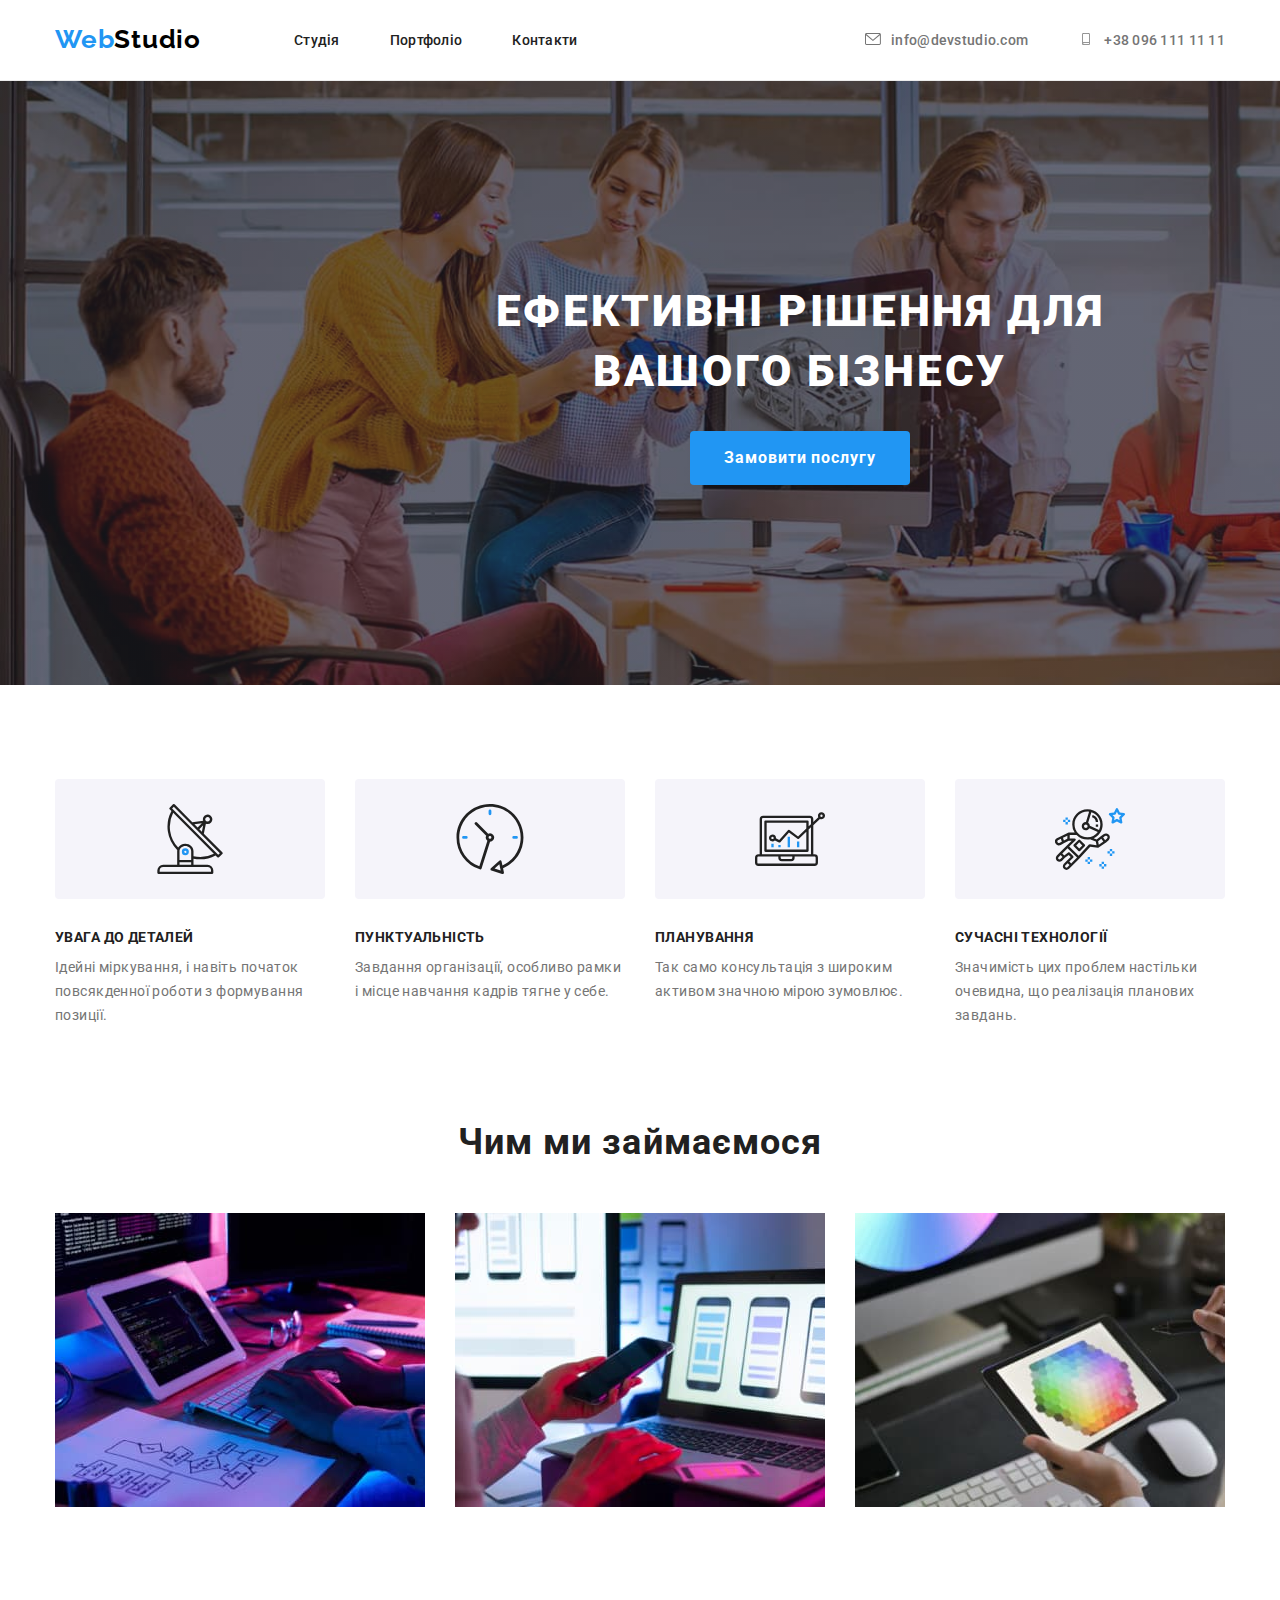
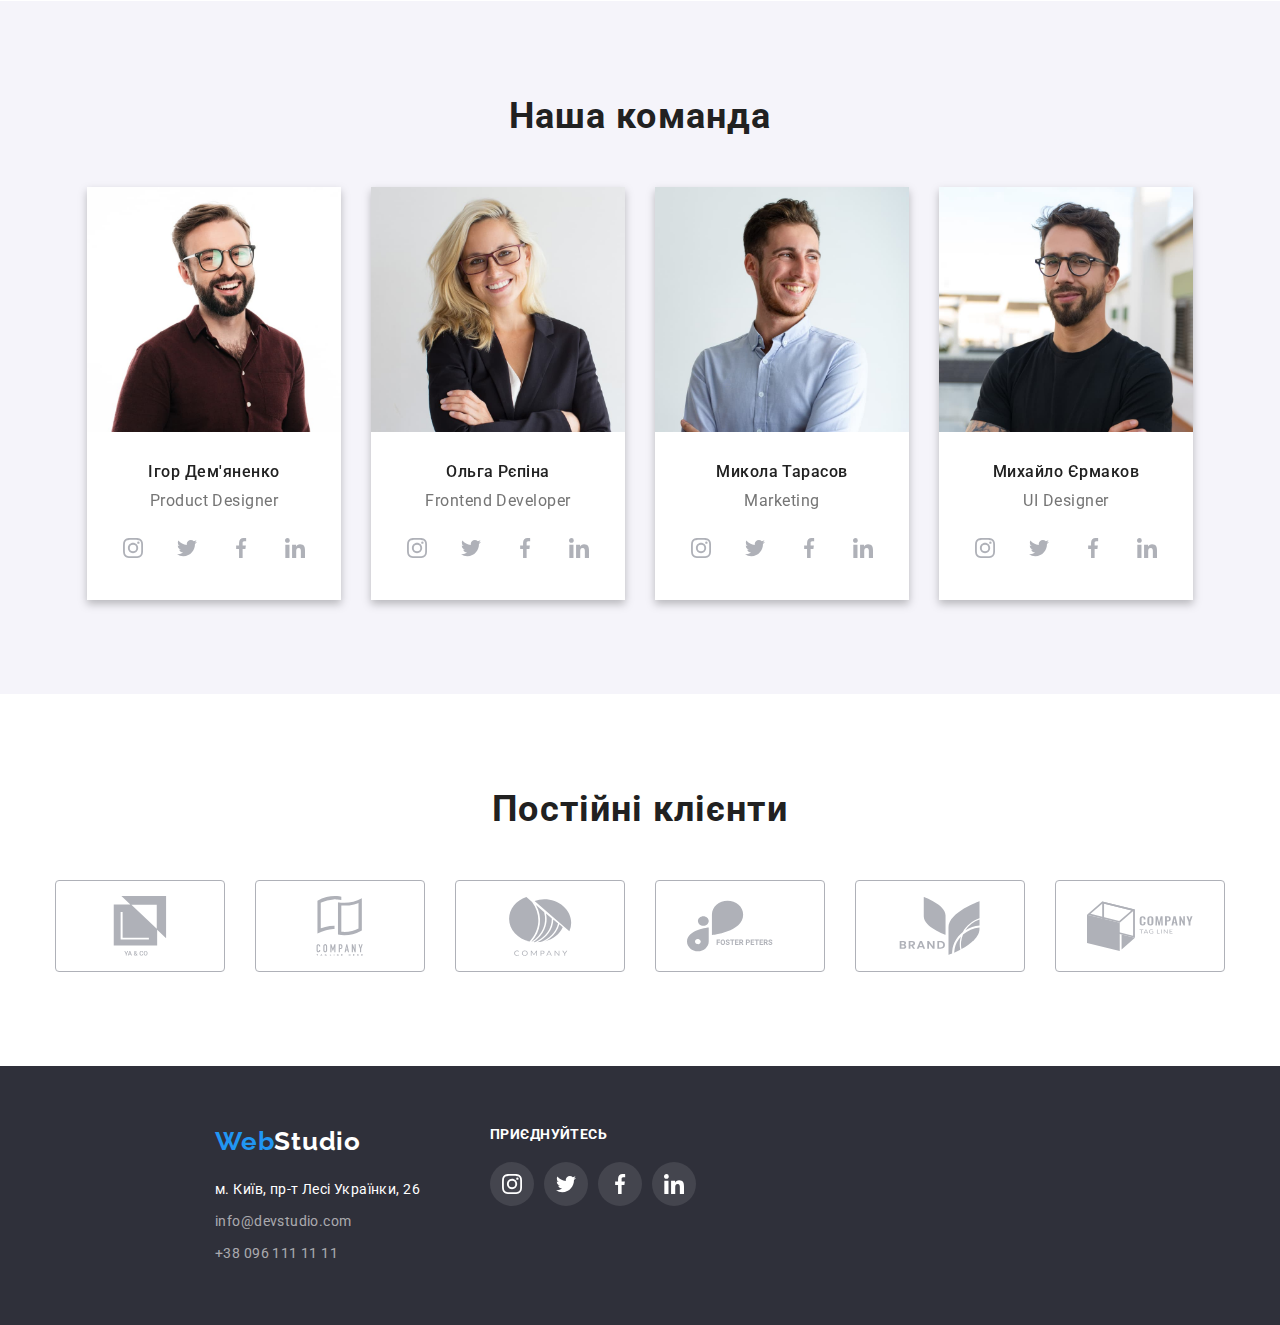
==== commit 16280f97: "2022-11-05-for-check" ====
--- a/index.html
+++ b/index.html
@@ -43,14 +43,13 @@
         </nav>
         <ul class="list-contact list">
           <li class="item">
-            <span><svg width="16", height="12"><use href="../images/icons/icons.svg#icon-envelope"></use></svg></span>
-            <a class="header-mail link" href="mailto:info@devstudio.com"
-              >info@devstudio.com</a
+                <a class="header-mail link" href="mailto:info@devstudio.com"
+              ><svg width="16", height="12"><use href="../images/icons.svg#icon-envelope"></use></svg>info@devstudio.com</a
             >
           </li>
-          <li class="item"><span><svg width="16", height="12"><use href="../images/icons/icons.svg#icon-smartphone"></use></svg></span>
+          <li class="item">
             <a class="header-tel link" href="tel:+380961111111"
-              >+38 096 111 11 11</a
+              ><svg width="16", height="12"><use href="../images/icons.svg#icon-smartphone"></use></svg>+38 096 111 11 11</a
             >
           </li>
         </ul>
@@ -75,7 +74,7 @@
             <li class="text">
               <div class="icons-container">
                 <svg class="feature-icons" width="70" height="70">
-                  <use href="./images/icons/icons.svg#icon-antenna"></use>
+                  <use href="./images/icons.svg#icon-antenna"></use>
                 </svg>
               </div>
 
@@ -89,7 +88,7 @@
             <li class="text">
               <div class="icons-container">
                 <svg class="feature-icons" width="70" height="70">
-                  <use href="./images/icons/icons.svg#icon-clock"></use>
+                  <use href="./images/icons.svg#icon-clock"></use>
                 </svg>
               </div>
               <h3 class="feature-titles">ПУНКТУАЛЬНІСТЬ</h3>
@@ -102,7 +101,7 @@
             <li class="text">
               <div class="icons-container">
                 <svg class="feature-icons" width="70" height="70">
-                  <use href="./images/icons/icons.svg#icon-diagram"></use>
+                  <use href="./images/icons.svg#icon-diagram"></use>
                 </svg>
               </div>
               <h3 class="feature-titles">ПЛАНУВАННЯ</h3>
@@ -114,7 +113,7 @@
             <li class="text">
               <div class="icons-container">
                 <svg class="feature-icons" width="70" height="70">
-                  <use href="./images/icons/icons.svg#icon-astronaut"></use>
+                  <use href="./images/icons.svg#icon-astronaut"></use>
                 </svg>
               </div>
               <h3 class="feature-titles">СУЧАСНІ ТЕХНОЛОГІЇ</h3>
@@ -172,22 +171,22 @@
                 <ul class="social-icons list">
                 <li class="social-item"><a class="social-link link" href="#">
                   <svg class="icons-svg" width="20", height="20">
-<use href="/images/icons/icons.svg#icon-instagram"></use>
-                  </svg>
-                </a></li>
-                <li class="social-item"><a class="social-link link" href="#">
-                  <svg class="icons-svg" width="20", height="20">
-<use href="/images/icons/icons.svg#icon-twitter"></use>
-                  </svg>
-                </a></li>
-                <li class="social-item"><a class="social-link link" href="#">
-                  <svg class="icons-svg" width="20", height="20">
-<use href="/images/icons/icons.svg#icon-facebook"></use>
-                  </svg>
-                </a></li>
-                <li class="social-item"><a class="social-link link" href="#">
-                  <svg class="icons-svg" width="20", height="20">
-<use href="/images/icons/icons.svg#icon-linkedin"></use>
+<use href="/images/icons.svg#icon-instagram"></use>
+                  </svg>
+                </a></li>
+                <li class="social-item"><a class="social-link link" href="#">
+                  <svg class="icons-svg" width="20", height="20">
+<use href="/images/icons.svg#icon-twitter"></use>
+                  </svg>
+                </a></li>
+                <li class="social-item"><a class="social-link link" href="#">
+                  <svg class="icons-svg" width="20", height="20">
+<use href="/images/icons.svg#icon-facebook"></use>
+                  </svg>
+                </a></li>
+                <li class="social-item"><a class="social-link link" href="#">
+                  <svg class="icons-svg" width="20", height="20">
+<use href="/images/icons.svg#icon-linkedin"></use>
                   </svg>
                 </a></li>
               </ul>
@@ -205,22 +204,22 @@
                 <ul class="social-icons list">
                 <li class="social-item"><a class="social-link link" href="#">
                   <svg class="icons-svg" width="20", height="20">
-<use href="/images/icons/icons.svg#icon-instagram"></use>
-                  </svg>
-                </a></li>
-                <li class="social-item"><a class="social-link link" href="#">
-                  <svg class="icons-svg" width="20", height="20">
-<use href="/images/icons/icons.svg#icon-twitter"></use>
-                  </svg>
-                </a></li>
-                <li class="social-item"><a class="social-link link" href="#">
-                  <svg class="icons-svg" width="20", height="20">
-<use href="/images/icons/icons.svg#icon-facebook"></use>
-                  </svg>
-                </a></li>
-                <li class="social-item"><a class="social-link link" href="#">
-                  <svg class="icons-svg" width="20", height="20">
-<use href="/images/icons/icons.svg#icon-linkedin"></use>
+<use href="/images/icons.svg#icon-instagram"></use>
+                  </svg>
+                </a></li>
+                <li class="social-item"><a class="social-link link" href="#">
+                  <svg class="icons-svg" width="20", height="20">
+<use href="/images/icons.svg#icon-twitter"></use>
+                  </svg>
+                </a></li>
+                <li class="social-item"><a class="social-link link" href="#">
+                  <svg class="icons-svg" width="20", height="20">
+<use href="/images/icons.svg#icon-facebook"></use>
+                  </svg>
+                </a></li>
+                <li class="social-item"><a class="social-link link" href="#">
+                  <svg class="icons-svg" width="20", height="20">
+<use href="/images/icons.svg#icon-linkedin"></use>
                   </svg>
                 </a></li>
               </ul>
@@ -238,22 +237,22 @@
                 <ul class="social-icons list">
                 <li class="social-item"><a class="social-link link" href="#">
                   <svg class="icons-svg" width="20", height="20">
-<use href="/images/icons/icons.svg#icon-instagram"></use>
-                  </svg>
-                </a></li>
-                <li class="social-item"><a class="social-link link" href="#">
-                  <svg class="icons-svg" width="20", height="20">
-<use href="/images/icons/icons.svg#icon-twitter"></use>
-                  </svg>
-                </a></li>
-                <li class="social-item"><a class="social-link link" href="#">
-                  <svg class="icons-svg" width="20", height="20">
-<use href="/images/icons/icons.svg#icon-facebook"></use>
-                  </svg>
-                </a></li>
-                <li class="social-item"><a class="social-link link" href="#">
-                  <svg class="icons-svg" width="20", height="20">
-<use href="/images/icons/icons.svg#icon-linkedin"></use>
+<use href="/images/icons.svg#icon-instagram"></use>
+                  </svg>
+                </a></li>
+                <li class="social-item"><a class="social-link link" href="#">
+                  <svg class="icons-svg" width="20", height="20">
+<use href="/images/icons.svg#icon-twitter"></use>
+                  </svg>
+                </a></li>
+                <li class="social-item"><a class="social-link link" href="#">
+                  <svg class="icons-svg" width="20", height="20">
+<use href="/images/icons.svg#icon-facebook"></use>
+                  </svg>
+                </a></li>
+                <li class="social-item"><a class="social-link link" href="#">
+                  <svg class="icons-svg" width="20", height="20">
+<use href="/images/icons.svg#icon-linkedin"></use>
                   </svg>
                 </a></li>
               </ul>
@@ -271,22 +270,22 @@
                 <ul class="social-icons list">
                 <li class="social-item"><a class="social-link link" href="#">
                   <svg class="icons-svg" width="20", height="20">
-<use href="/images/icons/icons.svg#icon-instagram"></use>
-                  </svg>
-                </a></li>
-                <li class="social-item"><a class="social-link link" href="#">
-                  <svg class="icons-svg" width="20", height="20">
-<use href="/images/icons/icons.svg#icon-twitter"></use>
-                  </svg>
-                </a></li>
-                <li class="social-item"><a class="social-link link" href="#">
-                  <svg class="icons-svg" width="20", height="20">
-<use href="/images/icons/icons.svg#icon-facebook"></use>
-                  </svg>
-                </a></li>
-                <li class="social-item"><a class="social-link link" href="#">
-                  <svg class="icons-svg" width="20", height="20">
-<use href="/images/icons/icons.svg#icon-linkedin"></use>
+<use href="/images/icons.svg#icon-instagram"></use>
+                  </svg>
+                </a></li>
+                <li class="social-item"><a class="social-link link" href="#">
+                  <svg class="icons-svg" width="20", height="20">
+<use href="/images/icons.svg#icon-twitter"></use>
+                  </svg>
+                </a></li>
+                <li class="social-item"><a class="social-link link" href="#">
+                  <svg class="icons-svg" width="20", height="20">
+<use href="/images/icons.svg#icon-facebook"></use>
+                  </svg>
+                </a></li>
+                <li class="social-item"><a class="social-link link" href="#">
+                  <svg class="icons-svg" width="20", height="20">
+<use href="/images/icons.svg#icon-linkedin"></use>
                   </svg>
                 </a></li>
               </ul>
@@ -304,33 +303,33 @@
             <li class="clients-items">
               <a class="link-nav link" href="#"
                 ><svg class="clients-svg " width="106", height="60">
-                  <use href="./images/icons/icons.svg#icon-yaco"></use>
+                  <use href="./images/icons.svg#icon-group"></use>
                 </svg>
               </a>
             </li>
             <li class="clients-items"><a class="link-nav link" href="#"
                 ><svg class="clients-svg " width="106", height="60">
-                  <use href="./images/icons/icons.svg#icon-union"></use>
+                  <use href="./images/icons.svg#icon-c-tegline"></use>
                 </svg>
               </a></a></li>
             <li class="clients-items"><a class="link-nav link" href="#"
                 ><svg class="clients-svg " width="106", height="60">
-                  <use href="./images/icons/icons.svg#icon-company"></use>
+                  <use href="./images/icons.svg#icon-company"></use>
                 </svg>
               </a></li>
             <li class="clients-items"><a class="link-nav link" href="#"
                 ><svg class="clients-svg " width="106", height="60">
-                  <use href="./images/icons/icons.svg#icon-foster"></use>
+                  <use href="./images/icons.svg#icon-foster"></use>
                 </svg>
               </a></li>
             <li class="clients-items"><a class="link-nav link" href="#"
                 ><svg class="clients-svg " width="106", height="60">
-                  <use href="./images/icons/icons.svg#icon-brand"></use>
+                  <use href="./images/icons.svg#icon-brand"></use>
                 </svg>
               </a></li>
             <li class="clients-items"><a class="link-nav link" href="#"
                 ><svg class="clients-svg " width="106", height="60">
-                  <use href="./images/icons/icons.svg#icon-tagline"></use>
+                  <use href="./images/icons.svg#icon-tegline"></use>
                 </svg>
               </a></li>
           </ul>
@@ -377,22 +376,22 @@
                  <ul class="footer-icons list">
                 <li class="footer-item"><a class="footer-link link" href="#">
                   <svg class="icons-svg" width="20", height="20">
-<use href="/images/icons/icons.svg#icon-instagram"></use>
+<use href="/images/icons.svg#icon-instagram"></use>
                   </svg>
                 </a></li>
                 <li class="footer-item"><a class="footer-link link" href="#">
                   <svg class="icons-svg" width="20", height="20">
-<use href="/images/icons/icons.svg#icon-twitter"></use>
+<use href="/images/icons.svg#icon-twitter"></use>
                   </svg>
                 </a></li>
                 <li class="footer-item"><a class="footer-link link" href="#">
                   <svg class="icons-svg" width="20", height="20">
-<use href="/images/icons/icons.svg#icon-facebook"></use>
+<use href="/images/icons.svg#icon-facebook"></use>
                   </svg>
                 </a></li>
                 <li class="footer-item"><a class="footer-link link" href="#">
                   <svg class="icons-svg" width="20", height="20">
-<use href="/images/icons/icons.svg#icon-linkedin"></use>
+<use href="/images/icons.svg#icon-linkedin"></use>
                   </svg>
                 </a></li>
               </ul>
--- a/css/style.css
+++ b/css/style.css
@@ -76,6 +76,9 @@
   width: 100%;
   height: auto;
 }
+svg {
+  fill: var(--icon-color);
+}
 /*Header styles*/
 
 header {
@@ -88,15 +91,15 @@
 }
 .list-item {
   display: flex;
+}
+
+.list-contact {
+  display: flex;
+  margin-left: auto;
+}
+.header-list-item {
   padding-top: 32px;
   padding-bottom: 32px;
-}
-
-.list-contact {
-  display: flex;
-  margin-left: auto;
-}
-.header-list-item {
   font-weight: 500;
   line-height: calc(16 / 14);
   letter-spacing: 0.02em;
@@ -111,6 +114,7 @@
 .header-list-item:focus {
   color: var(--accent-color);
 }
+
 header .logo {
   margin-right: 93px;
   padding-top: 24px;
@@ -119,6 +123,11 @@
 
 .list-contact .item:not(:last-child) {
   margin-right: 50px;
+}
+
+.list-contact svg {
+  margin-right: 10px;
+  fill: var(--second-color);
 }
 .header-mail {
   font-weight: 500;
@@ -130,11 +139,10 @@
 .header-mail:focus {
   color: var(--accent-color);
 }
-.header-mail::before {
-  display: inline-block;
-  text-align: center;
-  margin-right: 10px;
-  content: "";
+
+.header-mail:hover svg,
+.header-mail:focus svg {
+  fill: var(--accent-color);
 }
 
 .header-tel {
@@ -147,12 +155,11 @@
 .header-tel:focus {
   color: var(--accent-color);
 }
-.header-tel::before {
-  display: inline-block;
-  text-align: center;
-  margin-right: 10px;
-  content: "";
-}
+.header-tel:hover svg,
+.header-tel:focus svg {
+  fill: var(--accent-color);
+}
+
 .accent:visited {
   color: var(--accent-color);
 }
@@ -170,7 +177,8 @@
     url(../images/bg-image.jpg);
   background-repeat: no-repeat;
   background-size: cover;
-  outline: 2px solid red;
+  margin-left: auto;
+  margin-right: auto;
   width: 1600px;
 }
 .start-title {
@@ -280,6 +288,7 @@
 .team-iteam {
   flex-basis: calc((100%-90px) / 4);
   background-color: var(--third-color);
+  filter: drop-shadow(0px 4px 4px rgba(0, 0, 0, 0.25));
 }
 .team-main-title {
   margin-bottom: 50px;
@@ -325,14 +334,15 @@
   align-items: center;
   width: 100%;
   height: 100%;
-}
-.icons-svg {
-  fill: var(--icon-color);
-}
-.social-item:hover {
+  border-radius: 50%;
+}
+
+.social-link:hover,
+.social-link:focus {
   background-color: var(--accent-color);
 }
-.social-item:hover svg {
+.social-link:hover svg,
+.social-link:focus svg {
   fill: var(--third-color);
 }
 
@@ -366,17 +376,16 @@
   width: 100%;
   height: 100%;
 }
-.clients-items:hover {
+.link-nav:hover,
+.link-nav:focus {
   border: 1px solid var(--accent-color);
 }
-.clients-items:hover svg {
+.link-nav:hover svg,
+.link-nav:focus svg {
   fill: var(--accent-color);
 }
 .clients-items:not(:last-child) {
   margin-right: 30px;
-}
-.clients-svg {
-  fill: var(--icon-color);
 }
 
 /*Footer styles*/
@@ -385,6 +394,9 @@
   background-color: var(--footer-color);
   padding-top: 60px;
   padding-bottom: 60px;
+  width: 1600px;
+  margin-left: auto;
+  margin-right: auto;
 }
 footer .container {
   display: flex;
@@ -452,15 +464,14 @@
   align-items: center;
   width: 100%;
   height: 100%;
-}
-.icons-svg {
+  border-radius: 50%;
+}
+footer .icons-svg {
   fill: var(--third-color);
 }
-.footer-item:hover {
+.footer-link:hover,
+.footer-link:focus {
   background-color: var(--accent-color);
-}
-.footer-item:hover svg {
-  fill: var(--third-color);
 }
 
 /*PORTFOLIO*/
@@ -481,6 +492,24 @@
 .portfolio-list .item {
   margin-right: 8px;
 }
+.portfolio-btn {
+  padding: 6px 22px;
+  align-items: center;
+  text-align: center;
+
+  font-weight: 500;
+  font-size: 16px;
+  line-height: calc(26 / 16);
+  border-radius: 4px;
+}
+
+.portfolio-btn:hover,
+.portfolio-btn:focus {
+  color: var(--third-color);
+  background: var(--accent-color);
+  box-shadow: 0px 3px 1px rgba(0, 0, 0, 0.1), 0px 1px 2px rgba(0, 0, 0, 0.08),
+    0px 2px 2px rgba(0, 0, 0, 0.12);
+}
 .portfolio-main-list {
   display: flex;
   flex-wrap: wrap;
@@ -488,8 +517,7 @@
   box-sizing: content-box;
 }
 .main-items {
-  background-color: #fff;
-  border: 1px solid #eeeeee;
+  background-color: var(--third-color);
   flex-basis: calc(100% / 3 - 30px);
 }
 .portfolio-title {
@@ -506,20 +534,12 @@
 }
 .portfolio-text {
   padding: 20px 0 20px 24px;
-}
-.portfolio-btn {
-  padding: 6px 22px;
-  align-items: center;
-  text-align: center;
-
-  font-weight: 500;
-  font-size: 16px;
-  line-height: calc(26 / 16);
-  border-radius: 4px;
-}
-
-.portfolio-btn:hover,
-.portfolio-btn:focus {
-  color: var(--third-color);
-  background: var(--accent-color);
-}
+  border-right: 1px solid #eeeeee;
+  border-left: 1px solid#eeeeee;
+  border-bottom: 1px solid #eeeeee;
+}
+.main-items:hover,
+.main-items:focus {
+  box-shadow: 0px 1px 1px rgba(0, 0, 0, 0.12), 0px 4px 4px rgba(0, 0, 0, 0.06),
+    1px 4px 6px rgba(0, 0, 0, 0.16);
+}
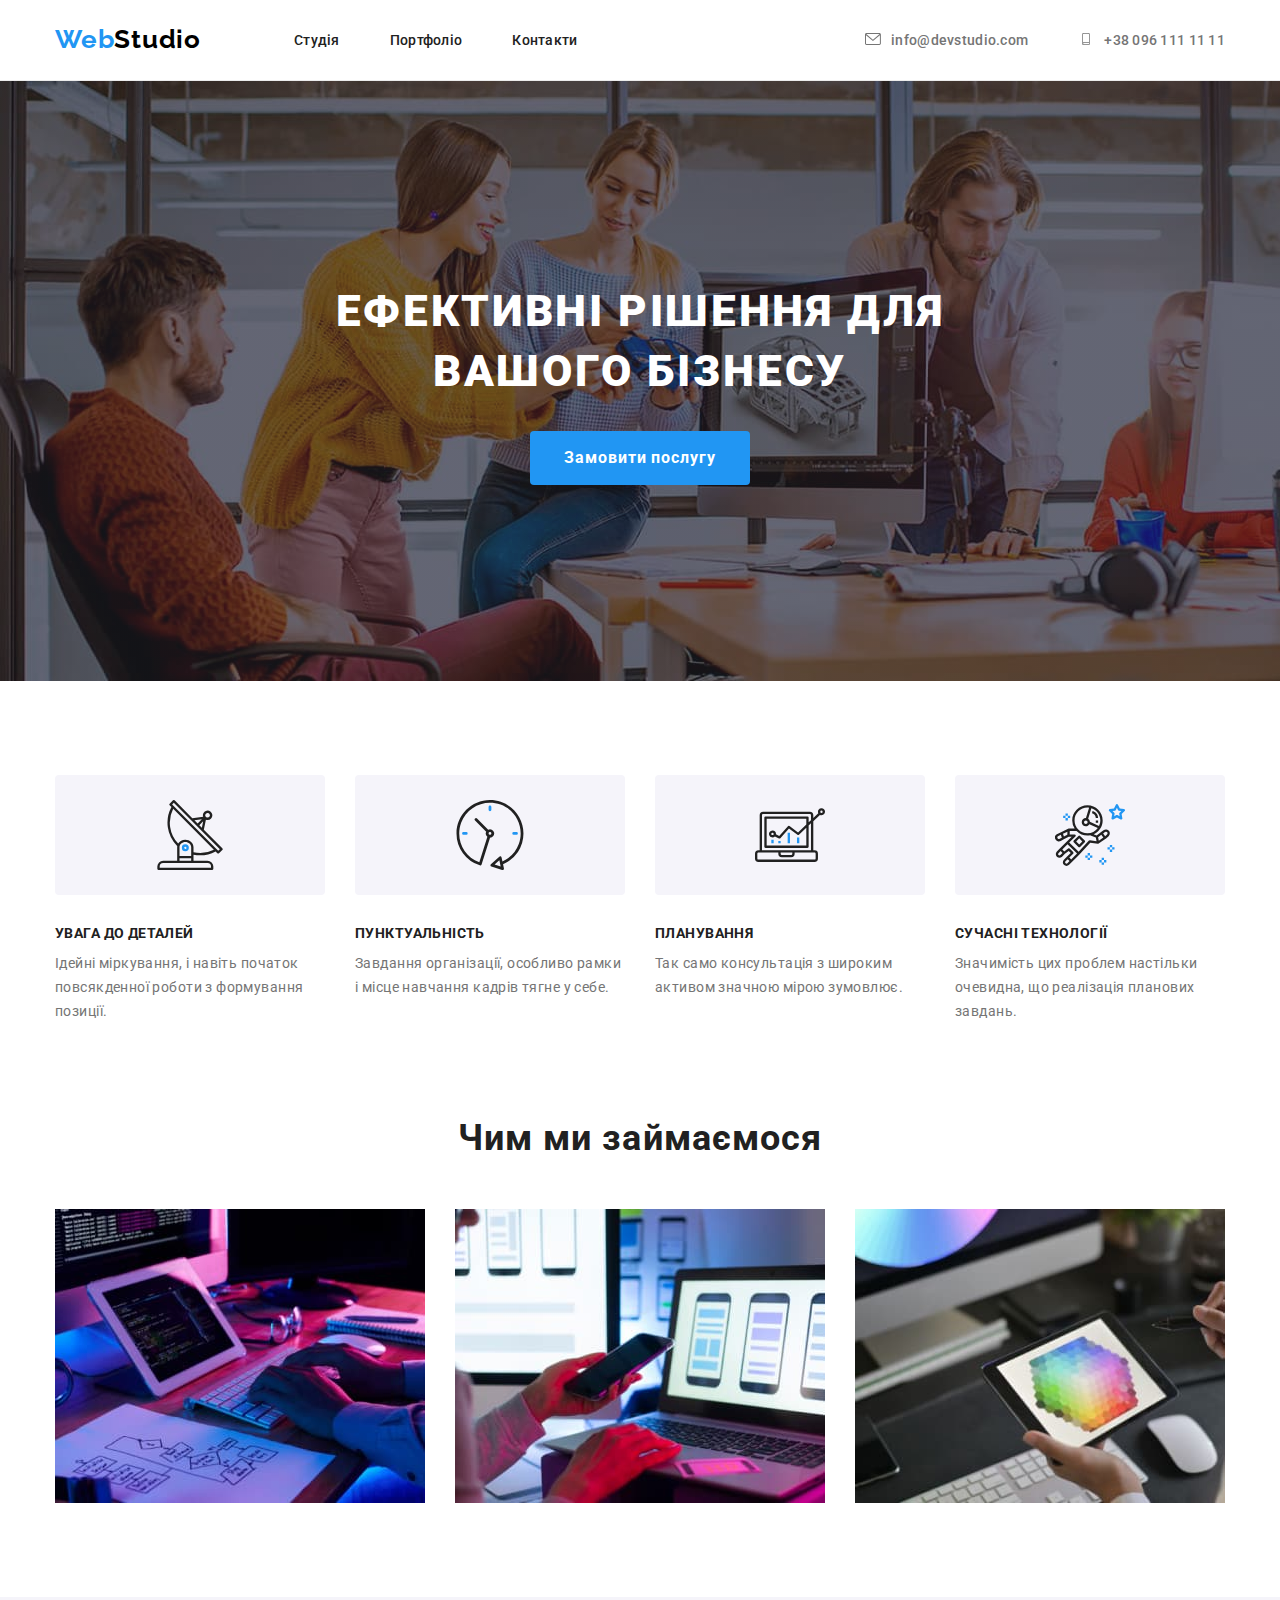
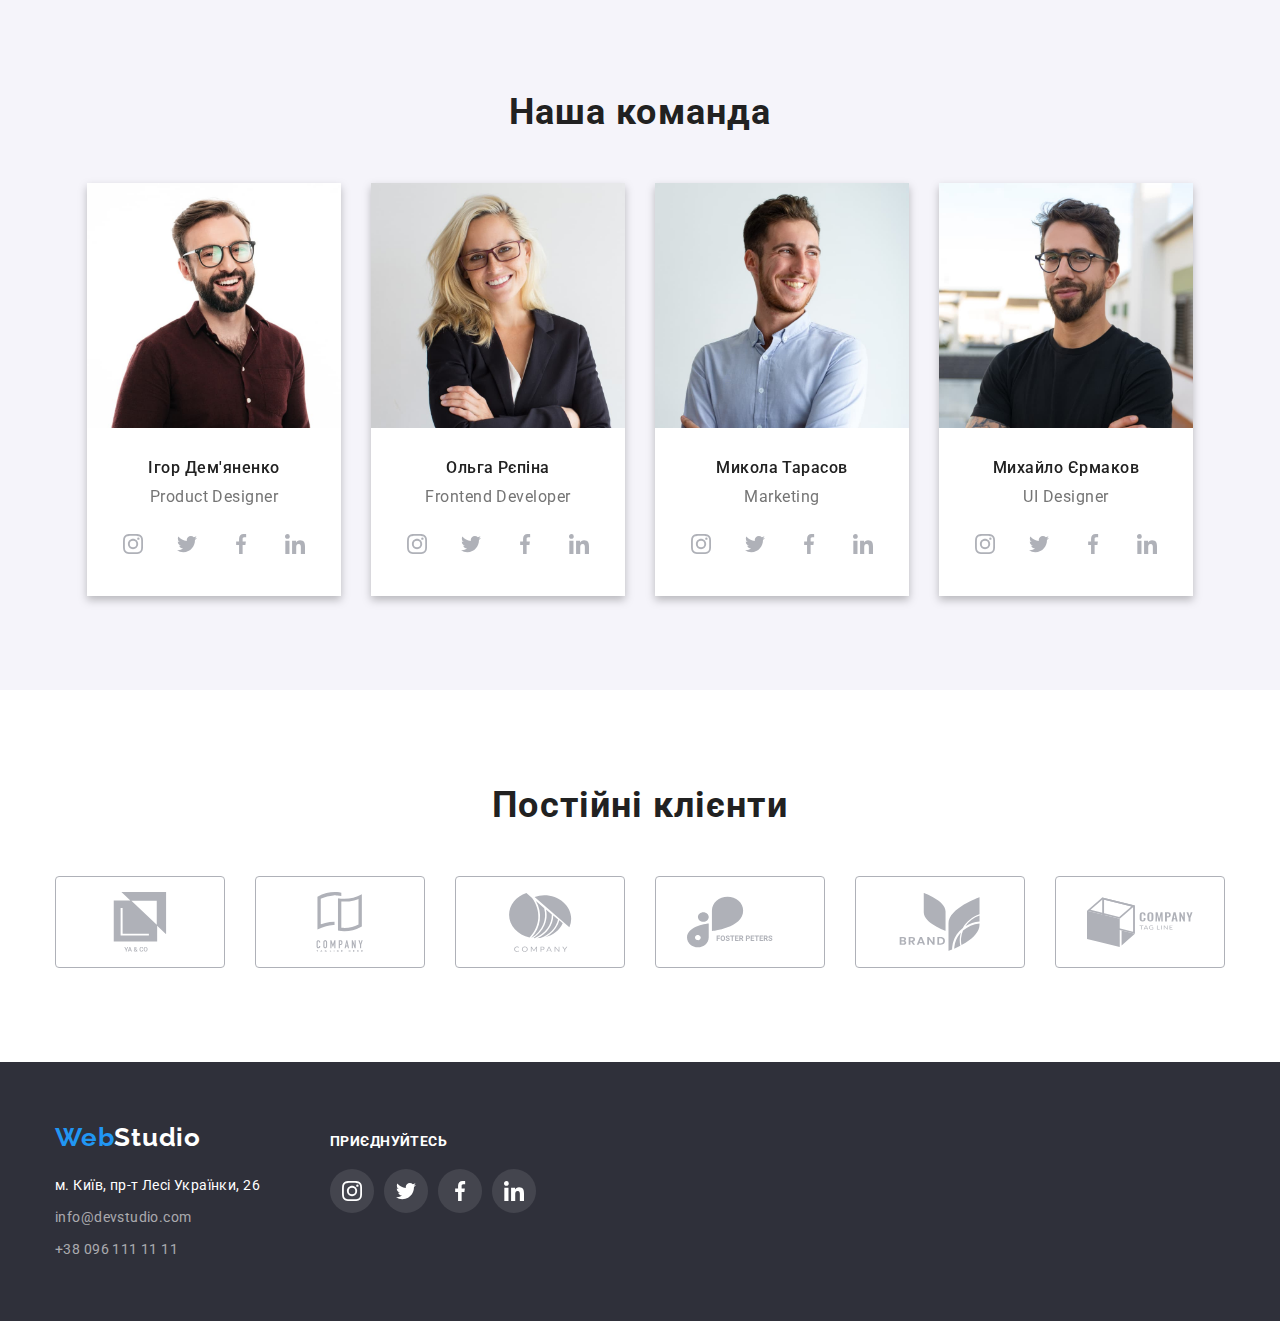
==== commit 66c11712: "2022-11-05-for-check" ====
--- a/index.html
+++ b/index.html
@@ -44,12 +44,12 @@
         <ul class="list-contact list">
           <li class="item">
                 <a class="header-mail link" href="mailto:info@devstudio.com"
-              ><svg width="16", height="12"><use href="../images/icons.svg#icon-envelope"></use></svg>info@devstudio.com</a
+              ><svg width="16" height="12"><use href="./images/icons.svg#icon-envelope"></use></svg>info@devstudio.com</a
             >
           </li>
           <li class="item">
             <a class="header-tel link" href="tel:+380961111111"
-              ><svg width="16", height="12"><use href="../images/icons.svg#icon-smartphone"></use></svg>+38 096 111 11 11</a
+              ><svg width="16" height="12"><use href="./images/icons.svg#icon-smartphone"></use></svg>+38 096 111 11 11</a
             >
           </li>
         </ul>
@@ -170,23 +170,23 @@
                 <p class="after-title">Product Designer</p>
                 <ul class="social-icons list">
                 <li class="social-item"><a class="social-link link" href="#">
-                  <svg class="icons-svg" width="20", height="20">
-<use href="/images/icons.svg#icon-instagram"></use>
-                  </svg>
-                </a></li>
-                <li class="social-item"><a class="social-link link" href="#">
-                  <svg class="icons-svg" width="20", height="20">
-<use href="/images/icons.svg#icon-twitter"></use>
-                  </svg>
-                </a></li>
-                <li class="social-item"><a class="social-link link" href="#">
-                  <svg class="icons-svg" width="20", height="20">
-<use href="/images/icons.svg#icon-facebook"></use>
-                  </svg>
-                </a></li>
-                <li class="social-item"><a class="social-link link" href="#">
-                  <svg class="icons-svg" width="20", height="20">
-<use href="/images/icons.svg#icon-linkedin"></use>
+                  <svg class="icons-svg" width="20" height="20">
+<use href="./images/icons.svg#icon-instagram"></use>
+                  </svg>
+                </a></li>
+                <li class="social-item"><a class="social-link link" href="#">
+                  <svg class="icons-svg" width="20" height="20">
+<use href="./images/icons.svg#icon-twitter"></use>
+                  </svg>
+                </a></li>
+                <li class="social-item"><a class="social-link link" href="#">
+                  <svg class="icons-svg" width="20" height="20">
+<use href="./images/icons.svg#icon-facebook"></use>
+                  </svg>
+                </a></li>
+                <li class="social-item"><a class="social-link link" href="#">
+                  <svg class="icons-svg" width="20" height="20">
+<use href="./images/icons.svg#icon-linkedin"></use>
                   </svg>
                 </a></li>
               </ul>
@@ -203,23 +203,23 @@
                 <p class="after-title">Frontend Developer</p>
                 <ul class="social-icons list">
                 <li class="social-item"><a class="social-link link" href="#">
-                  <svg class="icons-svg" width="20", height="20">
-<use href="/images/icons.svg#icon-instagram"></use>
-                  </svg>
-                </a></li>
-                <li class="social-item"><a class="social-link link" href="#">
-                  <svg class="icons-svg" width="20", height="20">
-<use href="/images/icons.svg#icon-twitter"></use>
-                  </svg>
-                </a></li>
-                <li class="social-item"><a class="social-link link" href="#">
-                  <svg class="icons-svg" width="20", height="20">
-<use href="/images/icons.svg#icon-facebook"></use>
-                  </svg>
-                </a></li>
-                <li class="social-item"><a class="social-link link" href="#">
-                  <svg class="icons-svg" width="20", height="20">
-<use href="/images/icons.svg#icon-linkedin"></use>
+                  <svg class="icons-svg" width="20" height="20">
+<use href="./images/icons.svg#icon-instagram"></use>
+                  </svg>
+                </a></li>
+                <li class="social-item"><a class="social-link link" href="#">
+                  <svg class="icons-svg" width="20" height="20">
+<use href="./images/icons.svg#icon-twitter"></use>
+                  </svg>
+                </a></li>
+                <li class="social-item"><a class="social-link link" href="#">
+                  <svg class="icons-svg" width="20" height="20">
+<use href="./images/icons.svg#icon-facebook"></use>
+                  </svg>
+                </a></li>
+                <li class="social-item"><a class="social-link link" href="#">
+                  <svg class="icons-svg" width="20" height="20">
+<use href="./images/icons.svg#icon-linkedin"></use>
                   </svg>
                 </a></li>
               </ul>
@@ -236,23 +236,23 @@
                 <p class="after-title">Marketing</p>
                 <ul class="social-icons list">
                 <li class="social-item"><a class="social-link link" href="#">
-                  <svg class="icons-svg" width="20", height="20">
-<use href="/images/icons.svg#icon-instagram"></use>
-                  </svg>
-                </a></li>
-                <li class="social-item"><a class="social-link link" href="#">
-                  <svg class="icons-svg" width="20", height="20">
-<use href="/images/icons.svg#icon-twitter"></use>
-                  </svg>
-                </a></li>
-                <li class="social-item"><a class="social-link link" href="#">
-                  <svg class="icons-svg" width="20", height="20">
-<use href="/images/icons.svg#icon-facebook"></use>
-                  </svg>
-                </a></li>
-                <li class="social-item"><a class="social-link link" href="#">
-                  <svg class="icons-svg" width="20", height="20">
-<use href="/images/icons.svg#icon-linkedin"></use>
+                  <svg class="icons-svg" width="20" height="20">
+<use href="./images/icons.svg#icon-instagram"></use>
+                  </svg>
+                </a></li>
+                <li class="social-item"><a class="social-link link" href="#">
+                  <svg class="icons-svg" width="20" height="20">
+<use href="./images/icons.svg#icon-twitter"></use>
+                  </svg>
+                </a></li>
+                <li class="social-item"><a class="social-link link" href="#">
+                  <svg class="icons-svg" width="20" height="20">
+<use href="./images/icons.svg#icon-facebook"></use>
+                  </svg>
+                </a></li>
+                <li class="social-item"><a class="social-link link" href="#">
+                  <svg class="icons-svg" width="20" height="20">
+<use href="./images/icons.svg#icon-linkedin"></use>
                   </svg>
                 </a></li>
               </ul>
@@ -269,23 +269,23 @@
                 <p class="after-title">UI Designer</p>
                 <ul class="social-icons list">
                 <li class="social-item"><a class="social-link link" href="#">
-                  <svg class="icons-svg" width="20", height="20">
-<use href="/images/icons.svg#icon-instagram"></use>
-                  </svg>
-                </a></li>
-                <li class="social-item"><a class="social-link link" href="#">
-                  <svg class="icons-svg" width="20", height="20">
-<use href="/images/icons.svg#icon-twitter"></use>
-                  </svg>
-                </a></li>
-                <li class="social-item"><a class="social-link link" href="#">
-                  <svg class="icons-svg" width="20", height="20">
-<use href="/images/icons.svg#icon-facebook"></use>
-                  </svg>
-                </a></li>
-                <li class="social-item"><a class="social-link link" href="#">
-                  <svg class="icons-svg" width="20", height="20">
-<use href="/images/icons.svg#icon-linkedin"></use>
+                  <svg class="icons-svg" width="20" height="20">
+<use href="./images/icons.svg#icon-instagram"></use>
+                  </svg>
+                </a></li>
+                <li class="social-item"><a class="social-link link" href="#">
+                  <svg class="icons-svg" width="20" height="20">
+<use href="./images/icons.svg#icon-twitter"></use>
+                  </svg>
+                </a></li>
+                <li class="social-item"><a class="social-link link" href="#">
+                  <svg class="icons-svg" width="20" height="20">
+<use href="./images/icons.svg#icon-facebook"></use>
+                  </svg>
+                </a></li>
+                <li class="social-item"><a class="social-link link" href="#">
+                  <svg class="icons-svg" width="20" height="20">
+<use href="./images/icons.svg#icon-linkedin"></use>
                   </svg>
                 </a></li>
               </ul>
@@ -302,33 +302,33 @@
           <ul class="list">
             <li class="clients-items">
               <a class="link-nav link" href="#"
-                ><svg class="clients-svg " width="106", height="60">
+                ><svg class="clients-svg " width="106" height="60">
                   <use href="./images/icons.svg#icon-group"></use>
                 </svg>
               </a>
             </li>
             <li class="clients-items"><a class="link-nav link" href="#"
-                ><svg class="clients-svg " width="106", height="60">
+                ><svg class="clients-svg " width="106" height="60">
                   <use href="./images/icons.svg#icon-c-tegline"></use>
                 </svg>
               </a></a></li>
             <li class="clients-items"><a class="link-nav link" href="#"
-                ><svg class="clients-svg " width="106", height="60">
+                ><svg class="clients-svg " width="106" height="60">
                   <use href="./images/icons.svg#icon-company"></use>
                 </svg>
               </a></li>
             <li class="clients-items"><a class="link-nav link" href="#"
-                ><svg class="clients-svg " width="106", height="60">
+                ><svg class="clients-svg " width="106" height="60">
                   <use href="./images/icons.svg#icon-foster"></use>
                 </svg>
               </a></li>
             <li class="clients-items"><a class="link-nav link" href="#"
-                ><svg class="clients-svg " width="106", height="60">
+                ><svg class="clients-svg " width="106" height="60">
                   <use href="./images/icons.svg#icon-brand"></use>
                 </svg>
               </a></li>
             <li class="clients-items"><a class="link-nav link" href="#"
-                ><svg class="clients-svg " width="106", height="60">
+                ><svg class="clients-svg " width="106" height="60">
                   <use href="./images/icons.svg#icon-tegline"></use>
                 </svg>
               </a></li>
@@ -372,26 +372,26 @@
         </address>
         </div>
         <div class="footer-socials">
-                <h2 class="footer-title">приєднуйтесь</h3>
+                <p class="footer-title">приєднуйтесь</p>
                  <ul class="footer-icons list">
                 <li class="footer-item"><a class="footer-link link" href="#">
-                  <svg class="icons-svg" width="20", height="20">
-<use href="/images/icons.svg#icon-instagram"></use>
+                  <svg class="icons-svg" width="20" height="20">
+<use href="./images/icons.svg#icon-instagram"></use>
                   </svg>
                 </a></li>
                 <li class="footer-item"><a class="footer-link link" href="#">
-                  <svg class="icons-svg" width="20", height="20">
-<use href="/images/icons.svg#icon-twitter"></use>
+                  <svg class="icons-svg" width="20" height="20">
+<use href="./images/icons.svg#icon-twitter"></use>
                   </svg>
                 </a></li>
                 <li class="footer-item"><a class="footer-link link" href="#">
-                  <svg class="icons-svg" width="20", height="20">
-<use href="/images/icons.svg#icon-facebook"></use>
+                  <svg class="icons-svg" width="20" height="20">
+<use href="./images/icons.svg#icon-facebook"></use>
                   </svg>
                 </a></li>
                 <li class="footer-item"><a class="footer-link link" href="#">
-                  <svg class="icons-svg" width="20", height="20">
-<use href="/images/icons.svg#icon-linkedin"></use>
+                  <svg class="icons-svg" width="20" height="20">
+<use href="./images/icons.svg#icon-linkedin"></use>
                   </svg>
                 </a></li>
               </ul>
--- a/css/style.css
+++ b/css/style.css
@@ -10,6 +10,7 @@
   --footer-color: #2f303a;
   --background-color: #f5f4fa;
   --icon-color: #afb1b8;
+  --border-color: #eeeeee;
 }
 body {
   font-family: "Roboto", "Raleway", "Tahoma", san-serif;
@@ -179,7 +180,8 @@
   background-size: cover;
   margin-left: auto;
   margin-right: auto;
-  width: 1600px;
+  max-width: 1600px;
+  height: 600px;
 }
 .start-title {
   max-width: 696px;
@@ -390,16 +392,16 @@
 
 /*Footer styles*/
 footer {
-  display: flex;
-  background-color: var(--footer-color);
+  margin-left: auto;
+  margin-right: auto;
+  display: flex;
   padding-top: 60px;
   padding-bottom: 60px;
-  width: 1600px;
-  margin-left: auto;
-  margin-right: auto;
+  background-color: var(--footer-color);
 }
 footer .container {
   display: flex;
+  align-items: baseline;
 }
 .footer-container {
   margin-right: 70px;
@@ -534,9 +536,9 @@
 }
 .portfolio-text {
   padding: 20px 0 20px 24px;
-  border-right: 1px solid #eeeeee;
-  border-left: 1px solid#eeeeee;
-  border-bottom: 1px solid #eeeeee;
+  border-right: 1px solid var(--border-color);
+  border-left: 1px solid var(--border-color);
+  border-bottom: 1px solid var(--border-color);
 }
 .main-items:hover,
 .main-items:focus {
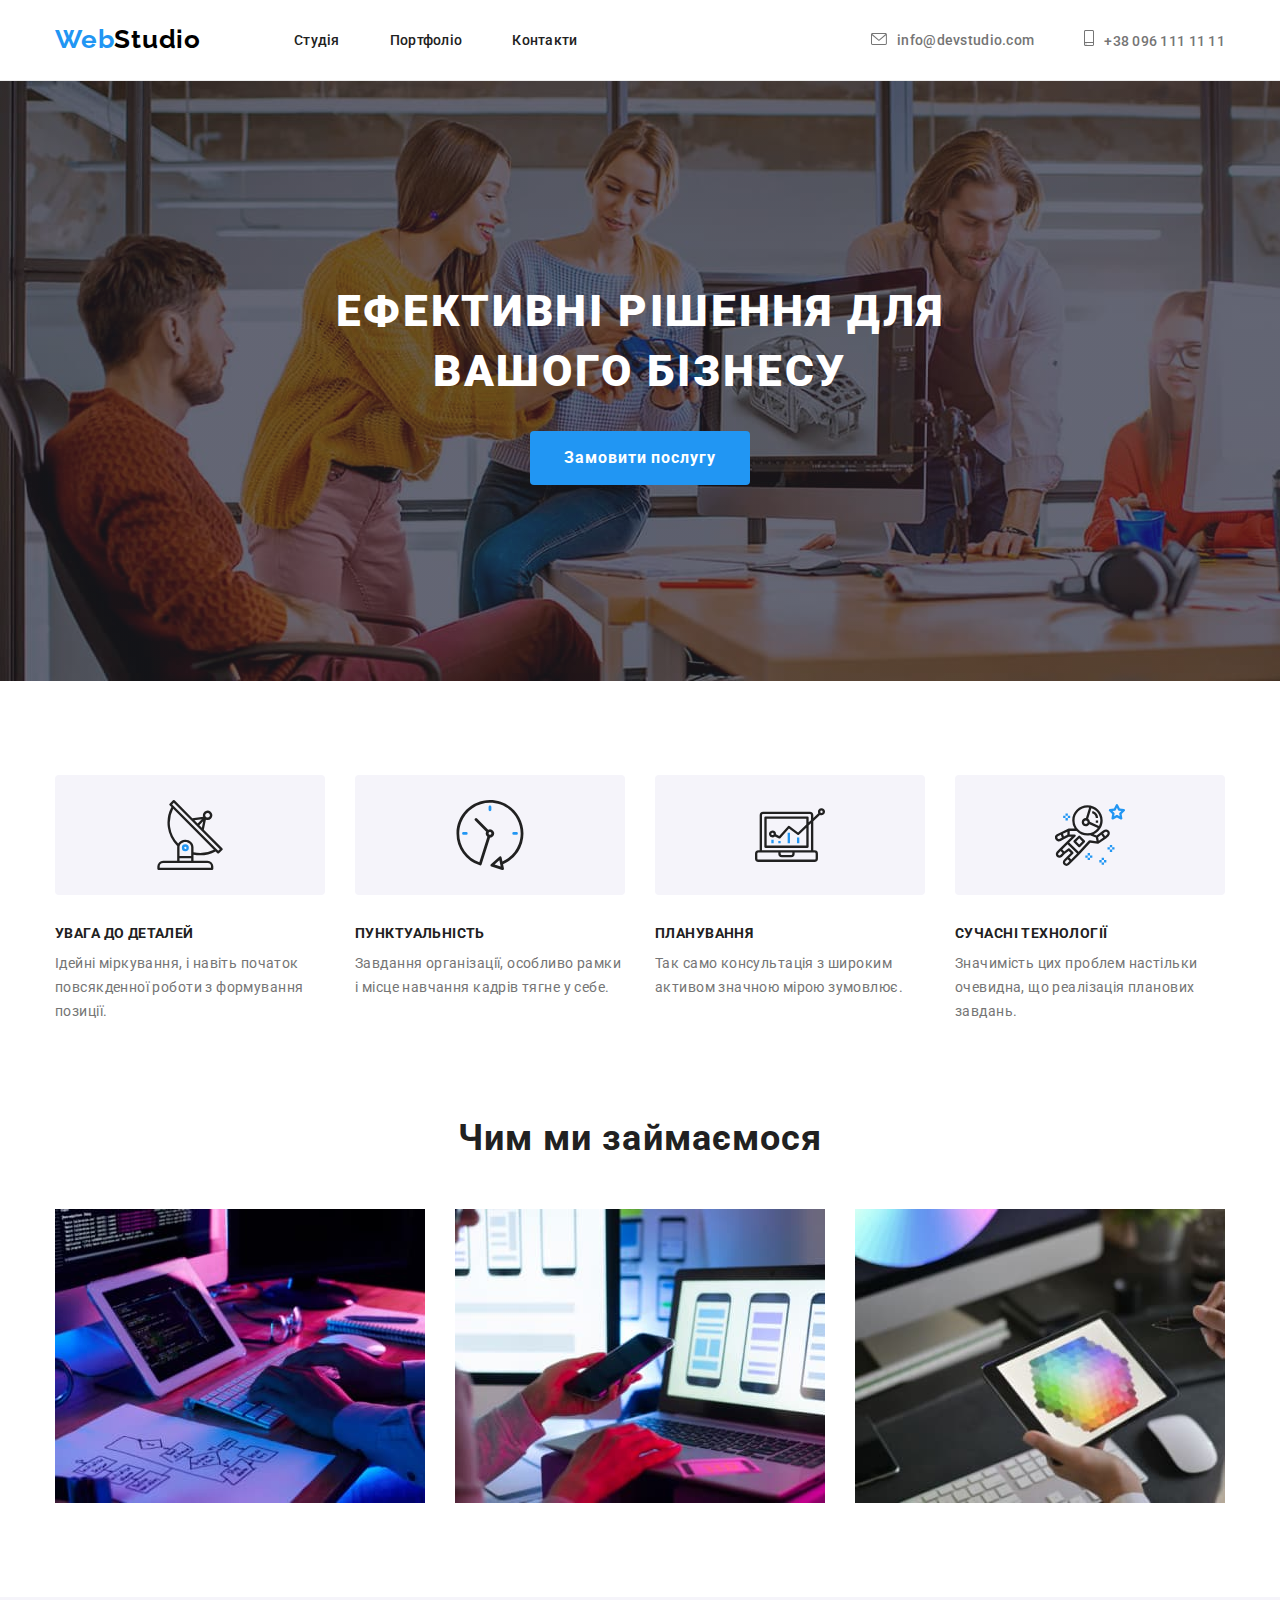
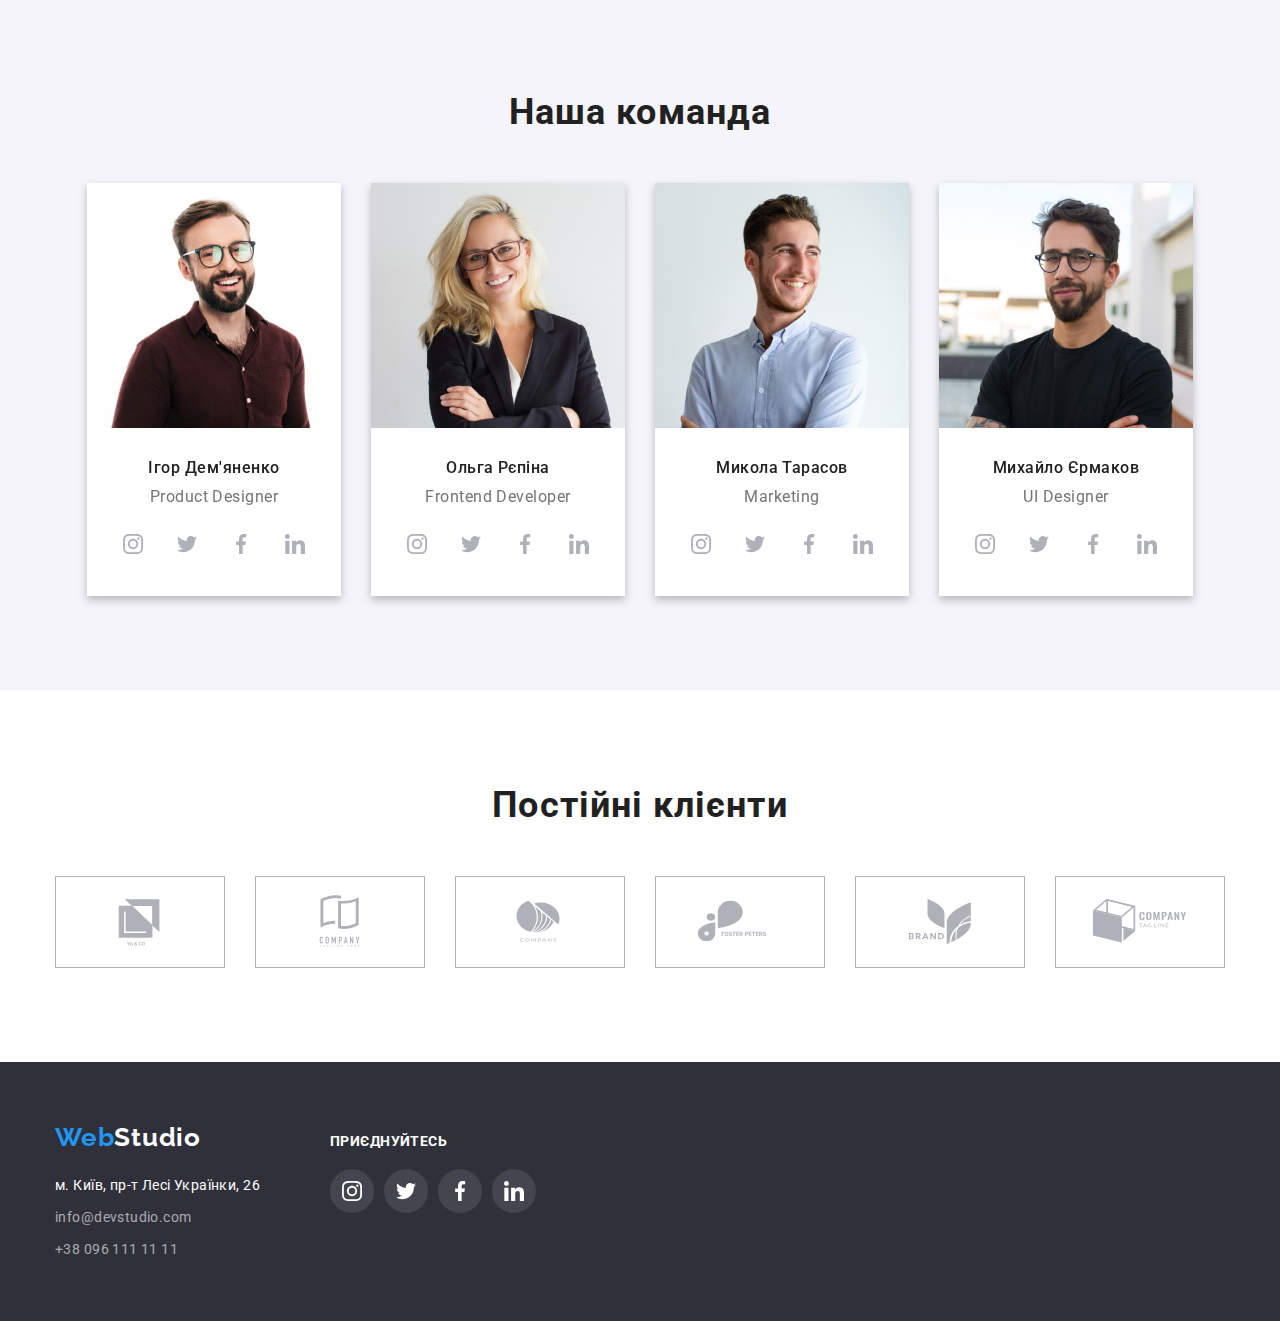
==== commit c4e5f65e: "2022-11-06-finish" ====
--- a/index.html
+++ b/index.html
@@ -49,7 +49,7 @@
           </li>
           <li class="item">
             <a class="header-tel link" href="tel:+380961111111"
-              ><svg width="16" height="12"><use href="./images/icons.svg#icon-smartphone"></use></svg>+38 096 111 11 11</a
+              ><svg width="10" height="16"><use href="./images/icons.svg#icon-smartphone"></use></svg>+38 096 111 11 11</a
             >
           </li>
         </ul>
--- a/css/style.css
+++ b/css/style.css
@@ -97,6 +97,7 @@
 .list-contact {
   display: flex;
   margin-left: auto;
+  align-items: center;
 }
 .header-list-item {
   padding-top: 32px;
@@ -128,7 +129,7 @@
 
 .list-contact svg {
   margin-right: 10px;
-  fill: var(--second-color);
+  fill: currentColor;
 }
 .header-mail {
   font-weight: 500;
@@ -141,10 +142,10 @@
   color: var(--accent-color);
 }
 
-.header-mail:hover svg,
+/* .header-mail:hover svg,
 .header-mail:focus svg {
   fill: var(--accent-color);
-}
+} */
 
 .header-tel {
   font-weight: 500;
@@ -156,10 +157,10 @@
 .header-tel:focus {
   color: var(--accent-color);
 }
-.header-tel:hover svg,
+/* .header-tel:hover svg,
 .header-tel:focus svg {
   fill: var(--accent-color);
-}
+} */
 
 .accent:visited {
   color: var(--accent-color);
@@ -231,7 +232,9 @@
   flex-basis: calc((100% - 90px) / 4);
 }
 .icons-container {
-  padding: 25px 100px;
+  display: flex;
+  justify-content: center;
+  align-items: center;
   margin-bottom: 30px;
   width: 270px;
   height: 120px;
@@ -368,13 +371,13 @@
 .clients-items {
   width: 170px;
   height: 92px;
-  border: 1px solid #afb1b8;
   border-radius: 4px;
 }
 .link-nav {
   display: flex;
   justify-content: center;
   align-items: center;
+  border: 1px solid var(--icon-color);
   width: 100%;
   height: 100%;
 }
@@ -482,8 +485,14 @@
   padding-bottom: 94px;
 }
 .portfolio-link {
+  display: block;
   color: inherit;
   font-family: inherit;
+}
+.portfolio-link:hover,
+.portfolio-link:focus {
+  box-shadow: 0px 1px 1px rgba(0, 0, 0, 0.12), 0px 4px 4px rgba(0, 0, 0, 0.06),
+    1px 4px 6px rgba(0, 0, 0, 0.16);
 }
 
 .portfolio-list {
@@ -540,8 +549,3 @@
   border-left: 1px solid var(--border-color);
   border-bottom: 1px solid var(--border-color);
 }
-.main-items:hover,
-.main-items:focus {
-  box-shadow: 0px 1px 1px rgba(0, 0, 0, 0.12), 0px 4px 4px rgba(0, 0, 0, 0.06),
-    1px 4px 6px rgba(0, 0, 0, 0.16);
-}
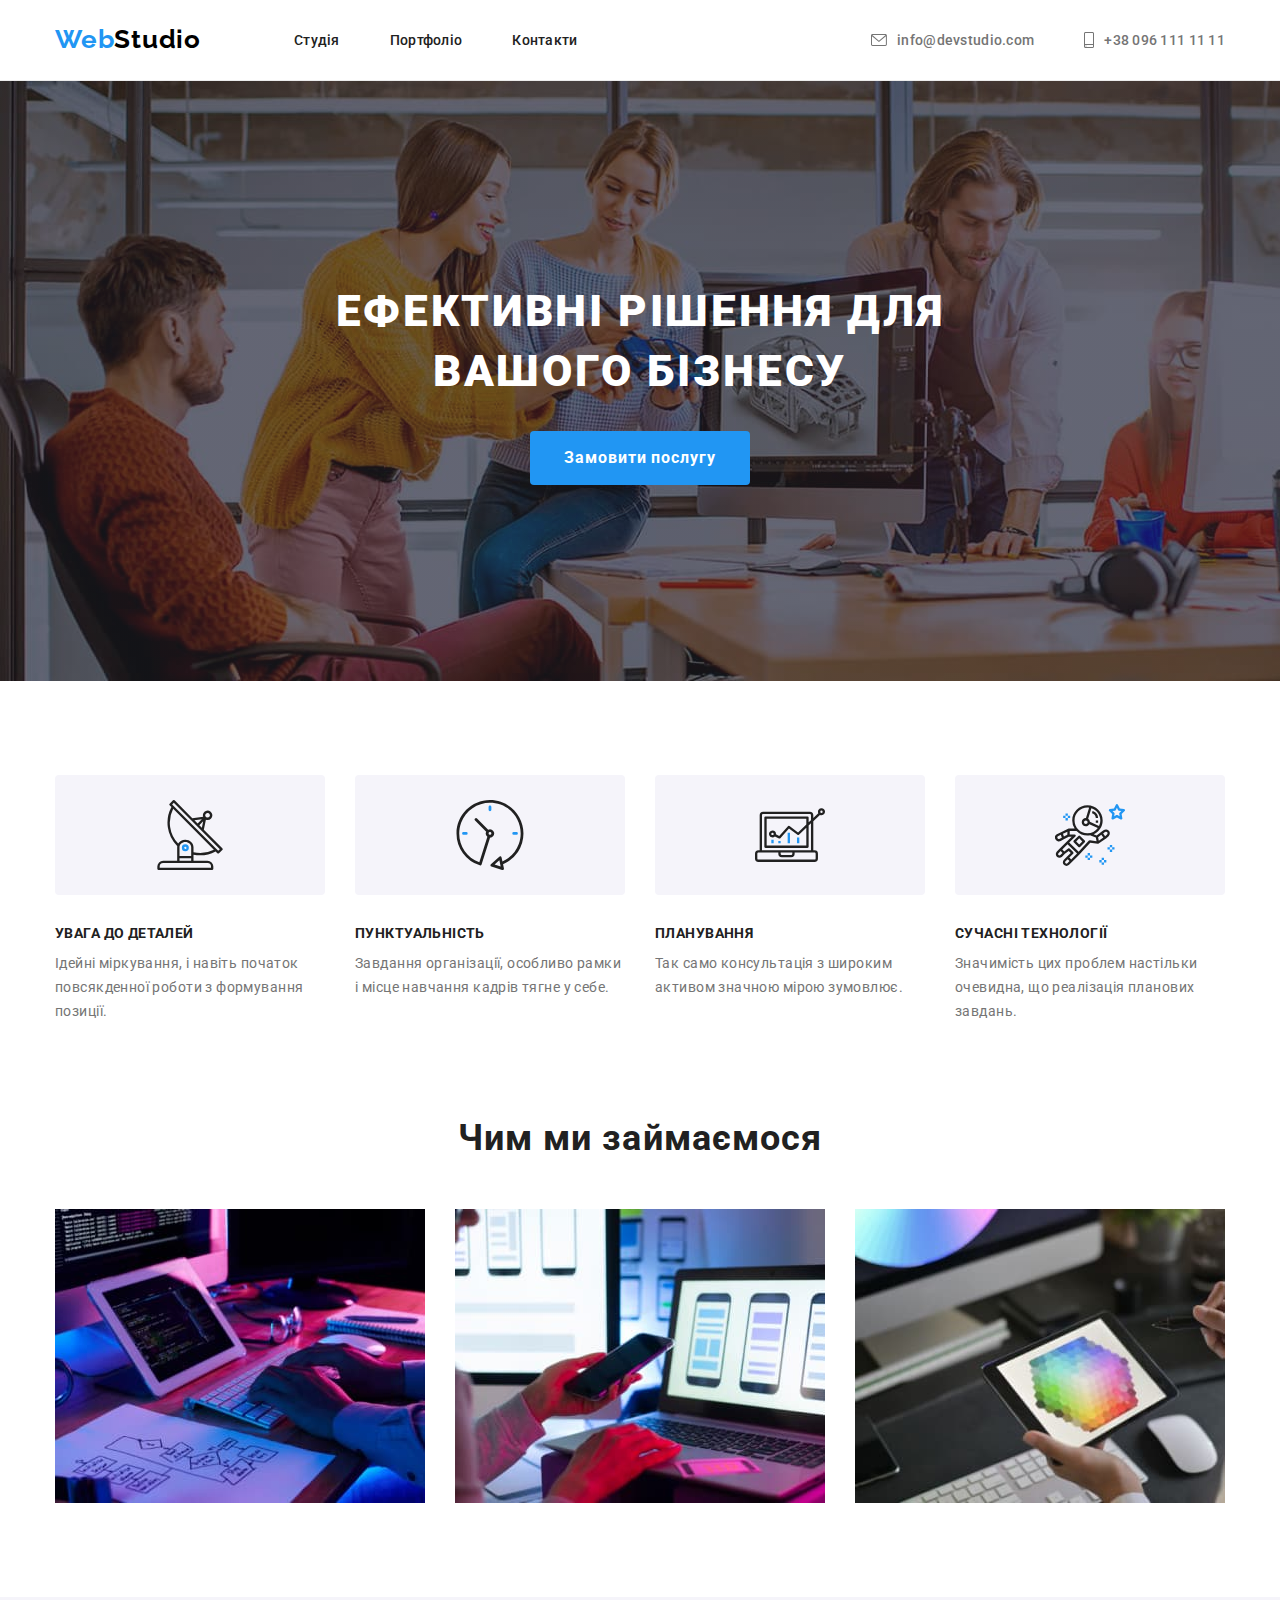
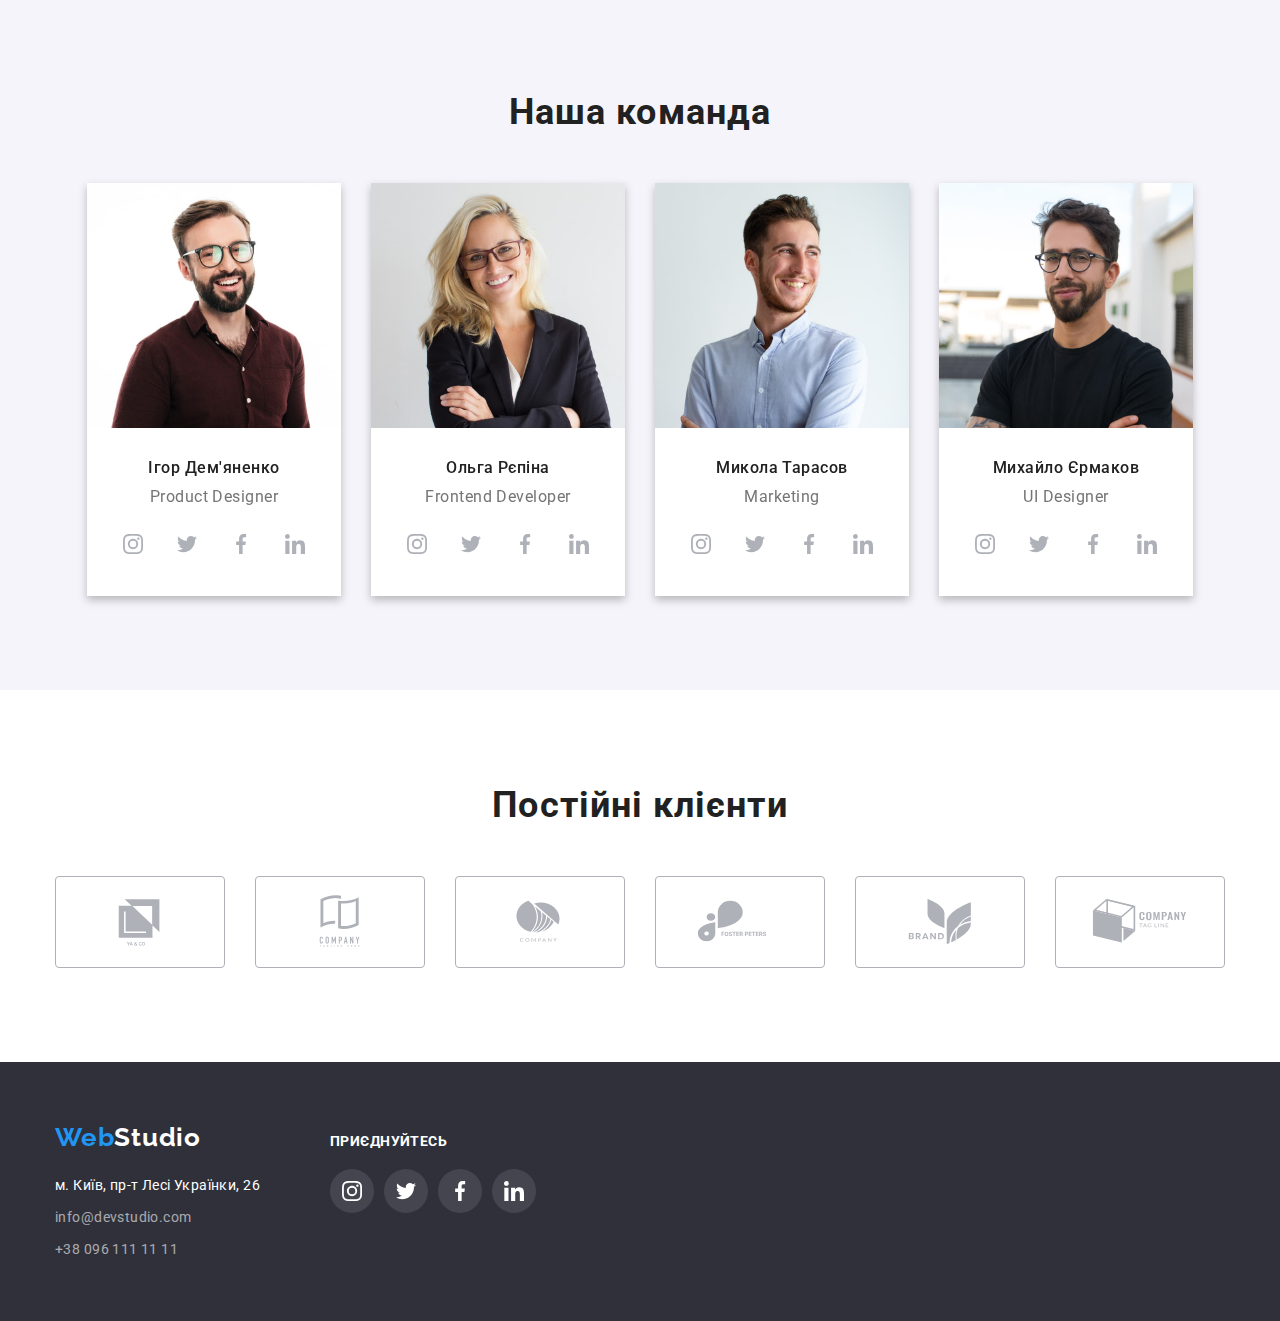
==== commit 9f159c86: "2022-11-06-finish" ====
--- a/index.html
+++ b/index.html
@@ -43,12 +43,12 @@
         </nav>
         <ul class="list-contact list">
           <li class="item">
-                <a class="header-mail link" href="mailto:info@devstudio.com"
+                <a class="header-connection link" href="mailto:info@devstudio.com"
               ><svg width="16" height="12"><use href="./images/icons.svg#icon-envelope"></use></svg>info@devstudio.com</a
             >
           </li>
           <li class="item">
-            <a class="header-tel link" href="tel:+380961111111"
+            <a class="header-connection link" href="tel:+380961111111"
               ><svg width="10" height="16"><use href="./images/icons.svg#icon-smartphone"></use></svg>+38 096 111 11 11</a
             >
           </li>
--- a/css/style.css
+++ b/css/style.css
@@ -131,7 +131,9 @@
   margin-right: 10px;
   fill: currentColor;
 }
-.header-mail {
+.header-connection {
+  display: flex;
+  align-items: center;
   font-weight: 500;
   line-height: calc(16 / 14);
   letter-spacing: 0.02em;
@@ -141,26 +143,6 @@
 .header-mail:focus {
   color: var(--accent-color);
 }
-
-/* .header-mail:hover svg,
-.header-mail:focus svg {
-  fill: var(--accent-color);
-} */
-
-.header-tel {
-  font-weight: 500;
-  line-height: calc(16 / 14);
-  letter-spacing: 0.02em;
-  color: var(--second-color);
-}
-.header-tel:hover,
-.header-tel:focus {
-  color: var(--accent-color);
-}
-/* .header-tel:hover svg,
-.header-tel:focus svg {
-  fill: var(--accent-color);
-} */
 
 .accent:visited {
   color: var(--accent-color);
@@ -378,6 +360,7 @@
   justify-content: center;
   align-items: center;
   border: 1px solid var(--icon-color);
+  border-radius: 4px;
   width: 100%;
   height: 100%;
 }
